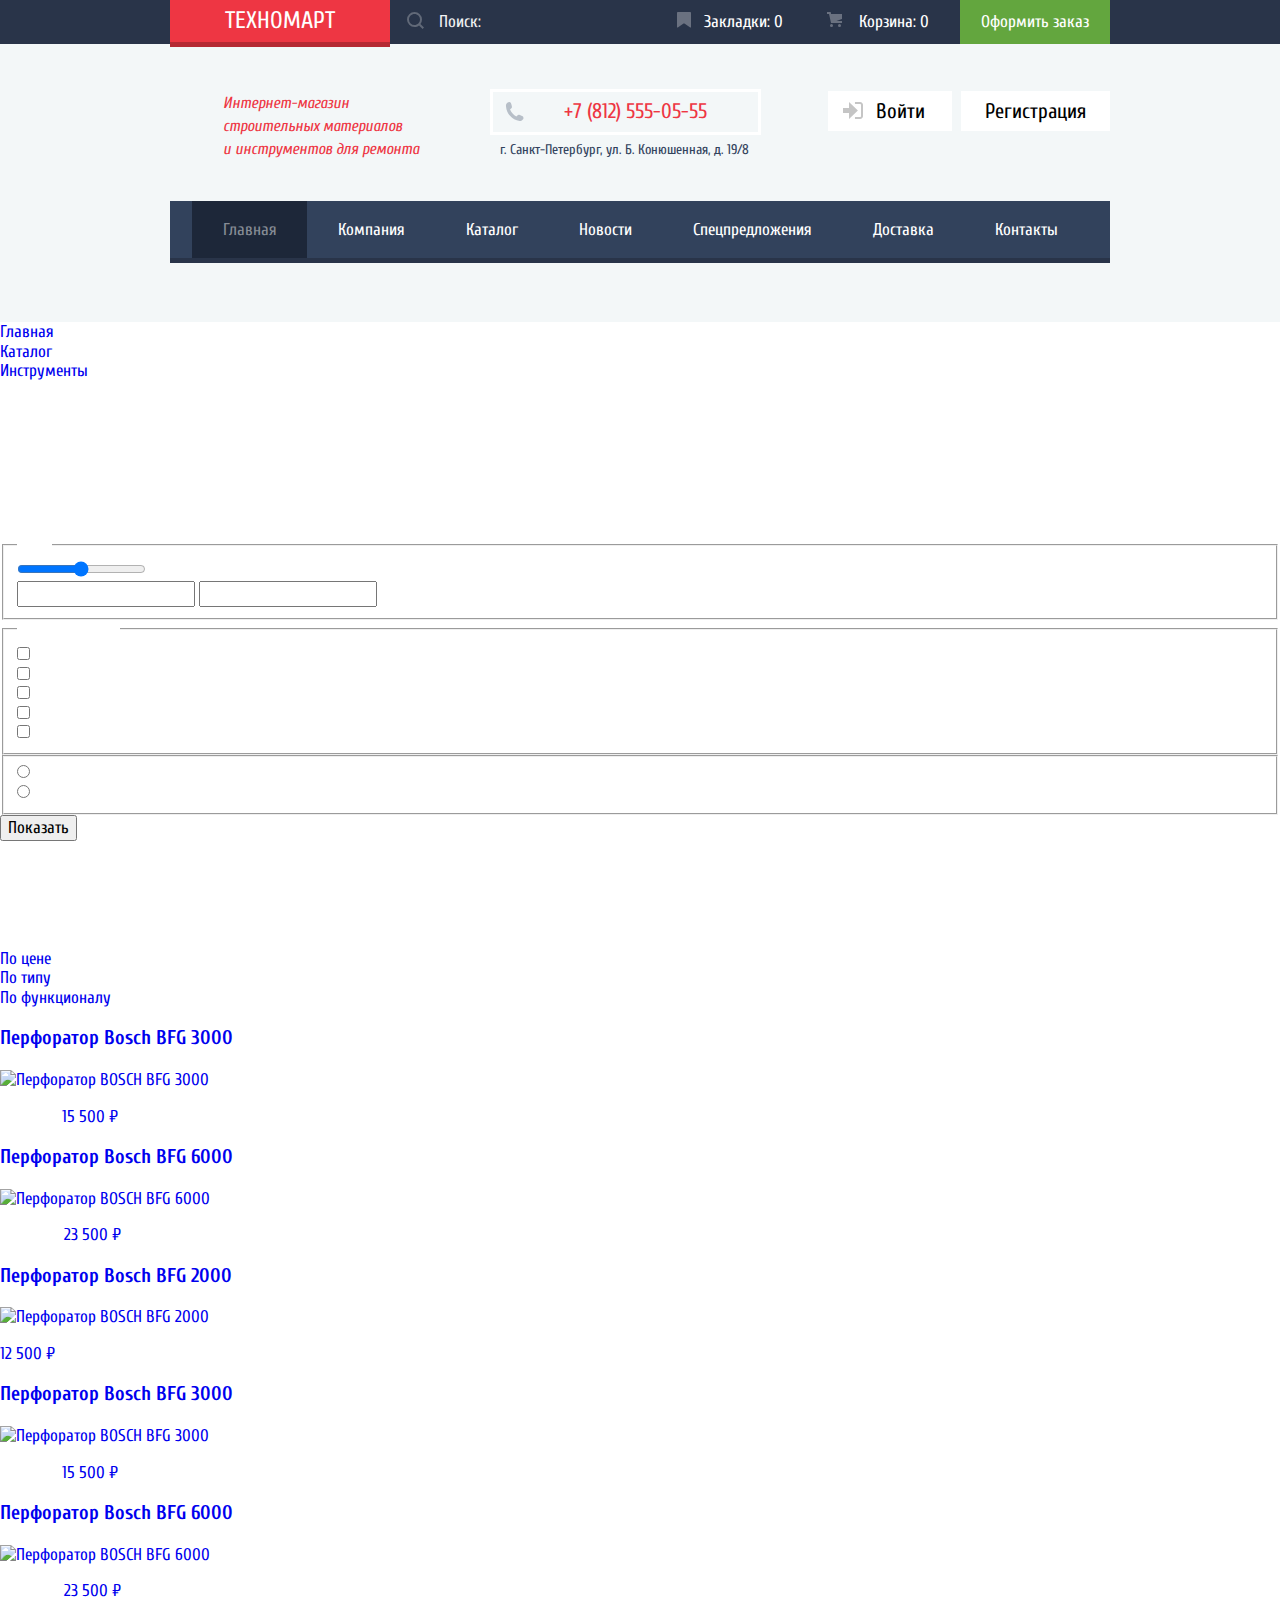
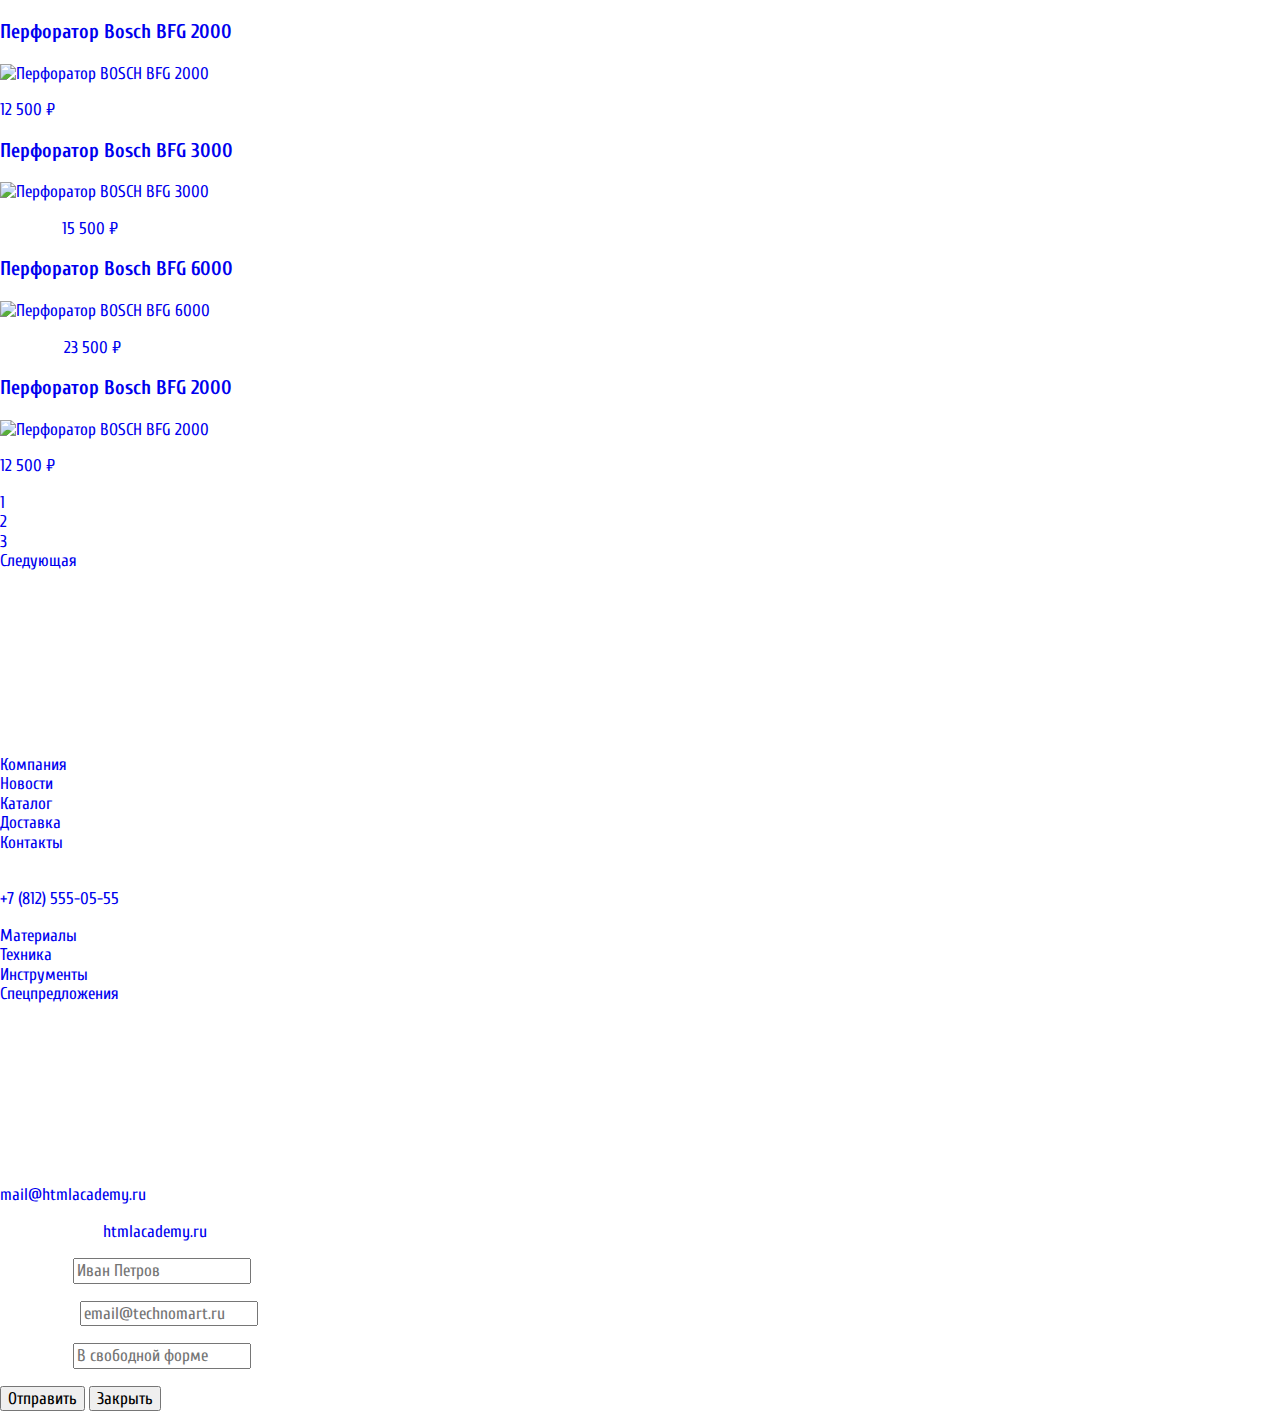
==== catalog.html @ 8390083c "Добавил всплывающие окна" ====
<!DOCTYPE html>
<html lang="ru">
    <head>
        <meta charset="utf-8">
        <title>Интернет-магазин строительных материалов «Техномарт»</title>
        <link href="https://fonts.googleapis.com/css?family=Cuprum:400,400i,700&display=swap" rel="stylesheet">
        <link href="https://fonts.googleapis.com/css?family=PT+Sans:400,700&display=swap" rel="stylesheet">        <link rel="stylesheet" href="css/normalize.css">
        <link rel="stylesheet" href="css/style.css">
    </head>
    <body>
        <!-- Header -->
        <header class="main-header">
            <div class="main-header__container">
                <div class="container">
                    <a class="main-header__logo">Техномарт</a>
                    <form class="search-form" action="#" method="post">
                        <input type="search" name="search" id="search" placeholder="Поиск:">
                        <label for="search">
                            <svg xmlns="http://www.w3.org/2000/svg" width="17" height="17" viewBox="0 0 17 17"><path fill="#616978" d="M17 15.586l-3.542-3.542A7.465 7.465 0 0 0 15 7.5 7.5 7.5 0 1 0 7.5 15c1.71 0 3.282-.579 4.544-1.542L15.586 17 17 15.586zM2 7.5C2 4.467 4.467 2 7.5 2 10.532 2 13 4.467 13 7.5c0 3.032-2.468 5.5-5.5 5.5A5.506 5.506 0 0 1 2 7.5z"/></svg>
                        </label>
                    </form>
                    <ul class="menu-list">
                        <li class="menu-item">
                            <a href="#">Закладки: <span>0</span></a>
                            <svg xmlns="http://www.w3.org/2000/svg" width="14" height="16" viewBox="0 0 14 16"><path fill="#6a7180" d="M14 15c0 .55-.368.741-.818.426l-5.363-3.765c-.45-.315-1.187-.315-1.637 0L.818 15.426C.368 15.741 0 15.55 0 15V1c0-.55.45-1 1-1h12c.55 0 1 .45 1 1v14z"/></svg>
                        </li>
                        <li class="menu-item">
                            <a href="#">Корзина: <span>0</span></a>
                            <svg xmlns="http://www.w3.org/2000/svg" width="15" height="15" viewBox="0 0 15 15"><circle fill="#6a7180" cx="4.5" cy="13.5" r="1.5"/><circle fill="#6a7180" cx="12.5" cy="13.5" r="1.5"/><path fill="#6a7180" d="M15 2H4.07l-.422-2H0v2h2.031l1.985 9H15V9H9.441L15 6.951z"/></svg>
                        </li>
                        <li class="menu-item"><a class="green" href="#">Оформить заказ</a></li>
                    </ul>
                </div>
            </div>
            <section class="company-info">
                <h1 class="visually-hidden">Интернет-магазин строительных материалов «Техномарт»</h1>
                <div class="container">
                    <p class="description">
                        Интернет-магазин<br>
                        строительных материалов<br>
                        и инструментов для ремонта
                    </p>
                    <div class="contacts">
                        <p class="phone"><a class="phone-number" href="tel:+78125550555">+7 (812) 555-05-55</a></p>
                        <p class="addres">г. Санкт-Петербург, ул. Б. Конюшенная, д. 19/8</p>
                    </div>
                    <div class="authorisation">
                        <a class="login" href="#">
                            <svg xmlns="http://www.w3.org/2000/svg" width="20" height="17" viewBox="0 0 20 17"><path fill="#c5c5c5" d="M14.875 8.5L6 0v6H0v5h6v6z"/><path fill="#c5c5c5" d="M16.986 15.01h-5.027V17h5.027c2.178 0 3.004-1.81 3.029-3.026V3.028C19.99 1.811 19.164 0 16.986 0h-5.027v1.99h5.027c.839 0 .992.681 1.01 1.057v10.904c-.017.376-.171 1.059-1.01 1.059z"/></svg>
                            <span>Войти</span>
                        </a>
                        <a class="registration" href="#">Регистрация</a>
                    </div>
                </div>
            </section>
            <nav class="main-menu">
                <div class="container">
                    <ul class="main-nav">
                        <li><a class="active">Главная</a></li>
                        <li><a href="#">Компания</a></li>
                        <li><a href="catalog.html">Каталог</a></li>
                        <li><a href="#">Новости</a></li>
                        <li><a href="#">Спецпредложения</a></li>
                        <li><a href="#">Доставка</a></li>
                        <li><a href="#">Контакты</a></li>
                    </ul>
                </div>
            </nav>
        </header>
        <main>
            <ul>
                <li><a href="index.html">Главная</a></li>
                <li><a href="catalog.html">Каталог</a></li>
                <li><a href="#">Инструменты</a></li>
                <li>Перфораторы</li>
            </ul>
            <h1>Перфораторы</h1>

            <section>
                <h2>Фильтр:</h2>
                <form action="get">
                    <fieldset>
                        <legend>Цена:</legend>
                        <input type="range" min="0" max="100" step="1" value="50"> 
                        <div>
                            <input type="text" name="" id="">
                            <input type="text" name="" id="">
                        </div>
                    </fieldset>
                    <fieldset>
                        <legend>Производители:</legend>
                        <ul>
                            <li>
                                <input type="checkbox" name="" id="">
                                <label for="">Bosch</label>
                            </li>
                            <li>
                                <input type="checkbox" name="" id="">
                                <label for="">Интерскол</label>
                            </li>
                            <li>
                                <input type="checkbox" name="" id="">
                                <label for="">Makiata</label>
                            </li>
                            <li>
                                <input type="checkbox" name="" id="">
                                <label for="">Dewalt</label>
                            </li>
                            <li>
                                <input type="checkbox" name="" id="">
                                <label for="">Hitachi</label>
                            </li>
                        </ul>
                    </fieldset>
                    <fieldset>
                        <ul>
                            <li>
                                <input type="radio" name="" id="">
                                <label for="">Аккумуляторные</label>
                            </li>
                            <li>
                                <input type="radio" name="" id="">
                                <label for="">Сетевые</label>
                            </li>
                        </ul>
                    </fieldset>
                    <button type="submit">Показать</button>
                </form>
            </section>

            <section>
                <h2>Список перфораторов</h2>
                <div>
                    <p>Сортировка:</p>
                    <ul>
                        <li><a href="#">По цене</a></li>
                        <li><a href="#">По типу</a></li>
                        <li><a href="#">По функционалу</a></li>
                    </ul>
                    <p>
                        <button class="visually-hidden">Сортировка вверх</button>
                        <button class="visually-hidden">Сортировка вниз</button>
                    </p>
                </div>
                <ul>
                    <li>
                        <h3>
                            <a href="catalog-item.html">
                                <span>Перфоратор Bosch</span>
                                <span>BFG 3000</span>
                            </a>
                        </h3>
                        <p>
                            <a href="catalog-item.html">
                                <img src="img/perforator-bosh-bfg-3000.jpg" width="218" height="170" alt="Перфоратор BOSCH BFG 3000">
                            </a>
                        </p>
                        <p>
                            <b>22 500 ₽</b>
                            <a href="#">15 500 ₽</a>
                        </p>
                    </li>
                    <li>
                        <h3>
                            <a href="catalog-item.html">
                                <span>Перфоратор Bosch</span>
                                <span>BFG 6000</span>
                            </a>
                        </h3>
                        <p>
                            <a href="catalog-item.html">
                                <img src="img/perforator-bosh-bfg-6000.jpg" width="218" height="170" alt="Перфоратор BOSCH BFG 6000">
                            </a>
                        </p>
                        <p>
                            <b>30 500 ₽</b>
                            <a href="#">23 500 ₽</a>
                        </p>
                    </li>
                    <li>
                        <h3>
                            <a href="catalog-item.html">
                                <span>Перфоратор Bosch</span>
                                <span>BFG 2000</span>
                            </a>
                        </h3>
                        <p>
                            <a href="catalog-item.html">
                                <img src="img/perforator-bosh-bfg-2000.jpg" width="218" height="170" alt="Перфоратор BOSCH BFG 2000">
                            </a>
                        </p>
                        <p>
                            <b></b>
                            <a href="#">12 500 ₽</a>
                        </p>
                    </li>
                    <li>
                        <h3>
                            <a href="catalog-item.html">
                                <span>Перфоратор Bosch</span>
                                <span>BFG 3000</span>
                            </a>
                        </h3>
                        <p>
                            <a href="catalog-item.html">
                                <img src="img/perforator-bosh-bfg-3000.jpg" width="218" height="170" alt="Перфоратор BOSCH BFG 3000">
                            </a>
                        </p>
                        <p>
                            <b>22 500 ₽</b>
                            <a href="#">15 500 ₽</a>
                        </p>
                    </li>
                    <li>
                        <h3>
                            <a href="catalog-item.html">
                                <span>Перфоратор Bosch</span>
                                <span>BFG 6000</span>
                            </a>
                        </h3>
                        <p>
                            <a href="catalog-item.html">
                                <img src="img/perforator-bosh-bfg-6000.jpg" width="218" height="170" alt="Перфоратор BOSCH BFG 6000">
                            </a>
                        </p>
                        <p>
                            <b>30 500 ₽</b>
                            <a href="#">23 500 ₽</a>
                        </p>
                    </li>
                    <li>
                        <h3>
                            <a href="catalog-item.html">
                                <span>Перфоратор Bosch</span>
                                <span>BFG 2000</span>
                            </a>
                        </h3>
                        <p>
                            <a href="catalog-item.html">
                                <img src="img/perforator-bosh-bfg-2000.jpg" width="218" height="170" alt="Перфоратор BOSCH BFG 2000">
                            </a>
                        </p>
                        <p>
                            <b></b>
                            <a href="#">12 500 ₽</a>
                        </p>
                    </li>
                    <li>
                        <h3>
                            <a href="catalog-item.html">
                                <span>Перфоратор Bosch</span>
                                <span>BFG 3000</span>
                            </a>
                        </h3>
                        <p>
                            <a href="catalog-item.html">
                                <img src="img/perforator-bosh-bfg-3000.jpg" width="218" height="170" alt="Перфоратор BOSCH BFG 3000">
                            </a>
                        </p>
                        <p>
                            <b>22 500 ₽</b>
                            <a href="#">15 500 ₽</a>
                        </p>
                    </li>
                    <li>
                        <h3>
                            <a href="catalog-item.html">
                                <span>Перфоратор Bosch</span>
                                <span>BFG 6000</span>
                            </a>
                        </h3>
                        <p>
                            <a href="catalog-item.html">
                                <img src="img/perforator-bosh-bfg-6000.jpg" width="218" height="170" alt="Перфоратор BOSCH BFG 6000">
                            </a>
                        </p>
                        <p>
                            <b>30 500 ₽</b>
                            <a href="#">23 500 ₽</a>
                        </p>
                    </li>
                    <li>
                        <h3>
                            <a href="catalog-item.html">
                                <span>Перфоратор Bosch</span>
                                <span>BFG 2000</span>
                            </a>
                        </h3>
                        <p>
                            <a href="catalog-item.html">
                                <img src="img/perforator-bosh-bfg-2000.jpg" width="218" height="170" alt="Перфоратор BOSCH BFG 2000">
                            </a>
                        </p>
                        <p>
                            <b></b>
                            <a href="#">12 500 ₽</a>
                        </p>
                    </li>
                </ul>
                <ul>
                    <li><a href="#">1</a></li>
                    <li><a href="#">2</a></li>
                    <li><a href="#">3</a></li>
                    <li><a href="#">Следующая</a></li>
                </ul>
            </section>

            <section>
                <h2>Пара слов о перфораторов</h2>
                <p>
                    Перфоратор — универсальный строительный инструмент. Предназначен для сверления и долбления отверстий в кирпиче, бетоне и камне.
                </p>
                <p>
					Существуют электромеханические и пневматические перфораторы. Современные модели могут выполнять функции дрели, шуруповерта и отбойного молотка. В ассортиментном ряду есть выбор «трехрежимников»: в одном устройстве будут совмещены отбойный молоток и ударная дрель.
                </p>
            </section>

        </main>

        <!-- Footer -->
        <footer>
            <div>
                <div>
                    <a>Техномарт</a>
                    <ul>
                        <li><a href="#">Компания</a></li>
                        <li><a href="#">Новости</a></li>
                        <li><a href="catalog.html">Каталог</a></li>
                        <li><a href="#">Доставка</a></li>
                        <li><a href="#">Контакты</a></li>
                    </ul>
                </div>
                <div>
                    <p>
                        г. Санкт-Петербург, ул. Б. Конюшенная, д. 19/8<br>
                        <a href="tel:+78125550555">+7 (812) 555-05-55</a>
                    </p>
                    <ul>
                        <li><a href="#">Материалы</a></li>
                        <li><a href="#">Техника</a></li>
                        <li><a href="#">Инструменты</a></li>
                        <li><a href="#">Спецпредложения</a></li>
                    </ul>
                </div>
            </div>
            <div>
                <p>© 2010–2019 Компания «Техномарт»<br>
                    Все права защищены</p>
                    <ul>
                        <li><a href="#">
                            <span class="visually-hidden">Вконтакте</span>
                            <svg xmlns="http://www.w3.org/2000/svg" width="26" height="15" viewBox="0 0 26 15"><path fill="#FFF" d="M16.138 11.51c.956-.309 2.18 2.04 3.483 2.939.978.681 1.727.534 1.727.534l3.473-.05s1.815-.112.957-1.554c-.071-.12-.503-1.069-2.585-3.022-2.177-2.043-1.882-1.712.739-5.244 1.597-2.153 2.236-3.468 2.036-4.028-.192-.539-1.365-.399-1.365-.399L20.69.713c-.381.001-.704.119-.851.515-.003.004-.621 1.666-1.445 3.079-1.741 2.989-2.436 3.148-2.724 2.961-.661-.433-.494-1.737-.494-2.664 0-2.897.432-4.105-.846-4.417-.427-.104-.739-.172-1.828-.182-1.392-.021-2.574 0-3.244.329-.445.223-.786.712-.579.74.26.035.843.16 1.155.586.401.552.389 1.789.389 1.789s.229 3.411-.54 3.834c-.528.29-1.25-.302-2.803-3.016-.793-1.388-1.392-2.922-1.392-2.922s-.116-.285-.326-.441c-.25-.185-.6-.244-.6-.244L.848.684S.29.7.085.946c-.182.218-.015.668-.015.668s2.909 6.881 6.203 10.347c3.02 3.182 6.452 2.971 6.452 2.971h1.555s.469-.054.709-.312c.224-.24.214-.691.214-.691s-.031-2.109.935-2.419z"/></svg>
                        </a></li>
                        <li><a href="#">
                            <span class="visually-hidden">Фейсбук</span>
                            <svg xmlns="http://www.w3.org/2000/svg" width="12" height="22" viewBox="0 0 12 22"><path fill="#FFF" d="M12 4V0H8a4 4 0 0 0-4 4v4H0v4h4v10h4V12h4V8H8V4h4z"/></svg>
                        </a></li>
                        <li><a href="#">
                            <span class="visually-hidden">Инстаграм</span>
                            <svg xmlns="http://www.w3.org/2000/svg" width="21" height="21" viewBox="0 0 21 21"><path fill="#FFF" d="M18 0H3C1.35 0 0 1.35 0 3v15c0 1.65 1.35 3 3 3h15c1.65 0 3-1.35 3-3V3c0-1.65-1.35-3-3-3zm-7.5 7c1.93 0 3.5 1.57 3.5 3.5S12.43 14 10.5 14 7 12.43 7 10.5 8.57 7 10.5 7zM18 18H3V9h1.181A6.504 6.504 0 0 0 4 10.5a6.5 6.5 0 1 0 13 0 6.45 6.45 0 0 0-.181-1.5H18v9zm0-11h-4V3h4v4z"/></svg>
                        </a></li>
                    </ul>
                <p>
                    Обратная связь:<br>
                    <a href="mailto:mail@htmlacademy.ru">mail@htmlacademy.ru</a>
                </p>
                <p>
                    Разработано —
                    <a href="https://htmlacademy.ru/">htmlacademy.ru</a>
                </p>
            </div>
        </footer>
        
        <section>
            <h2 class="visually-hidden">Введите контактную информацию</h2>
            <form action="post">
                <div>
                    <p>
                        <label for="name">Ваше имя:</label>
                        <input type="text" name="name" id="name" placeholder="Иван Петров" required>
                    </p>
                    <p>
                        <label for="name">Ваш e-mail:</label>
                        <input type="email" name="email" id="email" placeholder="email@technomart.ru" required>
                    </p>
                    <p>
                        <label for="description">Ваше имя:</label>
                        <input type="text" name="description" id="description" placeholder="В свободной форме" required>
                    </p>
                </div>
                <button type="submit">Отправить</button>
                <button type="button">Закрыть</button>
            </form>
        <section>
    </body>
</html>
---- css/style.css ----
body {
    min-width: 1140px;
    font-size: 17px;
    font-weight: 400;
    font-family: "Cuprum", Arial, sans-serif;
    color: #ffffff;
}

a {
    text-decoration: none;
}

img {
    max-width: 100%;
    height: auto;
}

ul {
    list-style: none;
    margin: 0;
    padding: 0;
}

.visually-hidden:not(:focus):not(:active),
input[type="checkbox"].visually-hidden,
input[type="radio"].visually-hidden {
    position: absolute;
    width: 1px;
    height: 1px;
    margin: -1px;
    border: 0;
    padding: 0;
    white-space: nowrap;
    clip-path: inset(100%);
    clip: rect(0 0 0 0);
    overflow: hidden;
}

/* .button {
    display: inline-block;
    margin-right: 16px;
    padding: 10px 30px;
    font: inherit;
    text-align: center;
    color: #ffffff;
    vertical-align: middle;
    background-color: #000000;
    border: 0;
}

.button:hover,
.button:focus,
.button:active {
    background-color: #663d15;
}

.button.disabled,
.button:disabled {
    cursor: default;
    opacity: 0.5;
    background-color: #000000;
} */

.container {
    margin: 0 auto;
    max-width: 940px;
}

/* Main Header */

.main-header {
    padding-bottom: 59px;
    background-color: #f3f7f8;
}

.main-header__container {
    background-color: #293449;
}

.main-header__container .container {
    display: flex;
    justify-content: space-between;
}

.main-header__logo {
    position: absolute;
    font-size: 24px;
    display: flex;
    width: 220px;
    height: 47px;
    background-color: #ee3643;
    color: #ffffff;
    justify-content: center;
    align-items: center;
    border-bottom: 5px solid #b52933;
    text-transform: uppercase;
    box-sizing: border-box;
}

.search-form {
    position: relative;
    margin-left: 220px;
}

.search-form:hover {
    background-color: #212a3a;
}

.search-form input {
    width: 270px;
    height: 43px;
    padding: 0 10px 0 49px;
    color: #f0f1f2;
    background-color: transparent;
    border: 0;
}

.search-form input::placeholder {
    color: #f0f1f2;
}

input[type=search]:focus {
    background-color: #ffffff;
    color: #111111;
}

input[type=search]:focus::placeholder{
    color: #111111;
}

.search-form label {
    position: absolute;
    top: 12px;
    left: 17px;
}

input[type=search]:hover + label path {
    fill: #ffffff;
}

input[type=search]:focus + label path {
    fill: #f0525d;
}

.menu-list{
    display: flex;
}

.main-header .menu-item {
    position: relative;
    width: 150px;
    text-align: center;
}

.menu-list a {
    display: block;
    color: #ffffff;
}

.menu-list a:not(.green) {
    padding: 12px 0 12px 17px;
}

.menu-list a:hover:not(.green) {
    background-color: #212a3a;
}

.menu-list a:active:not(.green) {
    background-color: #161d29;
    color: #999ca1;
}

.menu-item svg {
    position: absolute;
    left: 17px;
    top: 12px;
}

.menu-item a:hover + svg path,
.menu-item a:hover + svg circle {
    fill: #ffffff;
}

.menu-item a:active + svg path,
.menu-item a:active + svg circle {
    fill: #6a7180;
}

.menu-item:last-child {
    background-color: #63a63e;
}

.menu-item:hover:last-child {
    background-color: #5fbb2d;
}

.menu-item:active:last-child {
    background-color: #518534; 
}

.menu-item .green {
    padding: 12px 0;
}

/* Company info */

.company-info {
    margin-top: 45px;
}

.company-info .container {
    display: flex;
    justify-content: space-between;
}

.company-info .description {
    width: 205px;
    margin: 3px 0 0 53px;
    font-style: italic;
    font-size: 16px;
    line-height: 23px;
    color: #ee3643;
}

.contacts {
    width: 300px;
}

.contacts .phone {
    position: relative;
    width: 265px;
    margin: 0 0 0 12px;
    padding: 10px 0;
    border: 3px solid #ffffff;
}

.contacts .phone-number {
    margin-left: 71px;
    font-size: 21px;
    line-height: 18px;
    color: #ee3643;
}

.contacts .phone-number:hover {
    text-decoration: underline;
}

.contacts .phone-number:active {
    text-decoration: none;
    color: #ba2732;
}

.contacts .phone-number::before {
    content: '';
    position: absolute;
    top: 10px;
    left: 12px;
    width: 19px;
    height: 19px;
    background-image: url(../img/svg/icon-phone.svg);
}

.contacts .addres {
    margin: 3px 0 0 22px;
    font-size: 14px;
    line-height: 24px;
    color: #32425c
}

.authorisation {
    margin: 2px 0 0;
    display: flex;
}

.authorisation a {
    display: block;
    font-size: 21px;
    line-height: 18px;
    color: #000000;
    background-color: #ffffff;
}

.authorisation a:hover {
    color: #ee3643;
}

.authorisation a:active {
    color: #b2b2b2;
}

.authorisation .login {
    position: relative;
    padding: 11px 27px 11px 48px;
    margin-right: 9px;
    align-self: flex-start;
}

.login svg {
    position: absolute;
    left: 15px;
}

.login:hover path {
    fill: #32425c;
}

.authorisation .registration {
    padding: 11px 24px;
    align-self: flex-start;
}

/* Main menu */

.main-menu {
    margin-top: 39px;
}

.main-nav {
    display: flex;
    justify-content: space-between;
    background-color: #32425c;
    border-bottom: 5px solid #293449;
    padding: 0 22px;
}

.main-nav li{
    flex-grow: 1;
    text-align: center;
}

.main-nav a {
    display: block;
    padding: 20px 25px;
    color: #ffffff;
    line-height: 17px;
}

.main-nav .active,
.main-nav .active:hover,
.main-nav a:active {
    background-color: #1d2739;
    color: #868c95;
}

.main-nav a:hover {
    background-color: #293449;
}

/* Products */

.products-and-offers {
    margin-top: 58px;
}

.products-list {
    display: flex;
    justify-content: space-between;
}

.products-list .products-item,
.offers-item {
    position: relative;
    width: 300px;
    box-sizing: border-box;
    min-height: 93px;
    padding: 21px 23px;
}

.products-item h3,
.offers-item h3 {
    margin: 0 0 14px;
    font-size: 24px;
    line-height: 30px;
    font-weight: 700;
}

.products-item a,
.offers-item a {
    padding: 10px 0;
    display: block;
    width: 136px;
    font-size: 14px;
    line-height: 18px;
    text-transform: uppercase;
    color: #ffffff;
    text-align: center;
    border-radius: 3px;
}

.products-list .products-item:first-child {
    background-color: #ffbf47;
}

.products-item:first-child a {
    background-color: rgba(189, 125, 0, 0.2);
}

.products-item:first-child a:hover {
    background-color: rgba(189, 125, 0, 0.3);
}

.products-item:first-child a:active {
    background-color: rgba(189, 125, 0, 0.4);
}

.products-item:first-child::before {
    content: '';
    position: absolute;
    left: 212px;
    top: 31px;
    width: 44px;
    height: 65px;
    background-image: url(../img/svg/icon-1.svg);
}

.products-item:first-child::after {
    content: '';
    position: absolute;
    left: 240px;
    top: 0;
    width: 60px;
    height: 60px;
    background-image: url(../img/new-products.png);
    background-repeat: no-repeat;
}

.products-list .products-item:nth-child(2) {
    background-color: #3bbce3;
}

.products-item:nth-child(2) a {
    background-color: rgba(42, 131, 158, 0.2);
}

.products-item:nth-child(2) a:hover {
    background-color: rgba(42, 131, 158, 0.3);
}

.products-item:nth-child(2) a:active {
    background-color: rgba(42, 131, 158, 0.4);
}

.products-item:nth-child(2)::before {
    content: '';
    position: absolute;
    left: 196px;
    top: 32px;
    width: 75px;
    height: 61px;
    background-image: url(../img/svg/icon-2.svg);
}

.products-list .products-item:last-child {
    background-color: #dc91d8;
}

.products-item:last-child a {
    background-color: rgba(161, 111, 158, 0.2);
}

.products-item:last-child a:hover {
    background-color: rgba(161, 111, 158, 0.3);
}

.products-item:last-child a:active {
    background-color: rgba(161, 111, 158, 0.4);
}

.products-item:last-child::before {
    content: '';
    position: absolute;
    left: 190px;
    top: 30px;
    width: 78px;
    height: 62px;
    background-image: url(../img/svg/icon-3.svg);
}

.offers {
    margin-top: 20px;
}

.offers .container {
    display: flex;
    justify-content: space-between;
}

.offers-list {
    display: flex;
    flex-direction: column;
    justify-content: space-between;
}

.offers-item:first-child {
    background-color: #8ed78f;
}

.offers-item:first-child a {
    background-color: rgba(113, 159, 113, 0.2);
}

.offers-item:first-child a:hover {
    background-color: rgba(113, 159, 113, 0.3);
}

.offers-item:first-child a:active {
    background-color: rgba(113, 159, 113, 0.4);
}

.offers-item:first-child::before {
    content: '';
    position: absolute;
    top: 26px;
    right: 45px;
    width: 59px;
    height: 72px;
    background-image: url(../img/svg/icon-4.svg);
    background-repeat: no-repeat;
}

.offers-item:last-child {
    background-color: #ffc047;
}

.offers-item:last-child a {
    background-color: rgba(175, 132, 50, 0.2)
}

.offers-item:last-child a:hover {
    background-color: rgba(175, 132, 50, 0.3)
}

.offers-item:last-child a:active {
    background-color: rgba(175, 132, 50, 0.4)
}

.offers-item:last-child::before {
    content: '';
    position: absolute;
    top: 33px;
    right: 29px;
    width: 80px;
    height: 64px;
    background-image: url(../img/svg/icon-5.svg);
    background-repeat: no-repeat;
}

.slider {
    width: 620px;
    position: relative;
}

.slider-controls {
    position: absolute;
    top: 215px;
    left: 295px;
}

.slider-controls label {
    position: relative;
    display: inline-block;
    width: 10px;
    height: 10px;
    margin-right: 6px;
    border-radius: 50%;
    cursor: pointer;
}

.slider-controls label::before {
    content: '';
    position: absolute;
    width: 10px;
    height: 10px;
    background-color: #ffffff;
    border-radius: 50%;
}

#slide-1:checked ~ .slider-controls .slider-controls__point-1::after,
#slide-2:checked ~ .slider-controls .slider-controls__point-2::after {
    content: '';
    position: absolute;
    left: 2px;
    top: 2px;
    width: 6px;
    height: 6px;
    background-color: #ee3643;
    border-radius: 50%;
}

.slider-controls__arrow label {
    position: absolute;
    display: inline-block;
    top: 120px;
    width: 30px;
    height: 30px;
    cursor: pointer;
    padding: 10px;
}

.slider-controls__arrow label::before {
    content: '';
    width: 24px;
    height: 24px;
    border: 3px solid #ffffff;
    position: absolute;
    top: 0;
    transform: rotate(45deg);
}

.slider-controls__arrow label:first-child {
    left: 21px;
}

.slider-controls__arrow label:first-child::before {
    border-top-style: none;
    border-right-style: none;
}

.slider-controls__arrow label:last-child {
    right: 13px;
}

.slider-controls__arrow label:last-child::before {
    border-left-style: none;
    border-bottom-style: none;
}

.slider-item {
    display: none;
    width: 620px;
    min-height: 266px;
    color: #ffffff;
}

.slider-item:first-child {
    background-image: url(../img/slider-bg-1.jpg);
    background-repeat: no-repeat;
}

.slider-item:last-child {
    background-image: url(../img/slider-bg-2.jpg);
    background-repeat: no-repeat;
}

#slide-1:checked ~ .slider-list .slider-item:first-child,
#slide-2:checked ~ .slider-list .slider-item:last-child {
    display: block;
}

.slider-item .description {
    padding: 26px 25px 22px;
}

.slider-item h2 {
    margin: 0;
    font-size: 36px;
    line-height: 30px;
    font-weight: 700;
    text-transform: uppercase;
}

.slider-item p {
    margin: 3px 0 0;
    font-size: 18px;
    line-height: 24px;
}

.slider-item a {
    display: block;
    margin-top: 102px;
    margin-left: 26px;
    padding: 10px 0;
    width: 195px;
    font-size: 14px;
    line-height: 18px;
    color: #ffffff;
    background-color: #ee3643;
    text-align: center;
    border-radius: 3px;
    text-transform: uppercase;
}

/* Popular product */

.popular-products {
    margin-top: 54px;
}

.popular-products__header,
.popular-manufacturers__header {
    padding: 28px;
    display: flex;
    justify-content: space-between;
    background-color: #f9f5f0;
}

.popular-products__header h2,
.popular-manufacturers__header h2{
    margin: 0;
    text-transform: uppercase;
    font-size: 30px;
    line-height: 30px;
    color: #32425c;
    font-weight: 400;
}

.popular-products__header a,
.popular-manufacturers__header a {
    width: 253px;
    margin: -4px -4px 0 0;
    padding: 10px 0;
    font-size: 14px;
    line-height: 18px;
    text-align: center;
    color: #ffffff;
    background-color: #ee3643;
    border-radius: 3px;
    text-transform: uppercase;
}

.popular-products__header a:hover,
.popular-manufacturers__header a:hover {
    background-color: #ca2c37;
}

.popular-products__header a:active,
.popular-manufacturers__header a:active {
    background-color: #ba2732;
}

.popular-list {
    display: flex;
    flex-wrap: wrap;
    justify-content: space-between;
    margin-top: 17px;
}

.popular-products .popular-item {
    position: relative;
    min-height: 318px;
    padding-bottom: 20px;
    display: flex;
    flex-direction: column;
    width: 220px;
    font-family: "PT Sans", Arial, sans-serif;
    text-align: center;
    border: 1px solid #eaeaea;
    box-sizing: border-box;
}

.popular-products .popular-item:last-child {
    background-image: url(../img/new-products.png);
    background-repeat: no-repeat;
    background-position: 160px 0;
}

.popular-item:hover {
    box-shadow: 0 5px 20px 0 #bec2c6;
}

.popular-item__img {
    position: relative;
    width: 220px;
    height: 167px;
    margin: 0;
}

.popular-item h3 {
    margin: 12px 0 0;
    padding: 0 30px;
    font-size: 18px;
    line-height: 20px;
    font-weight: 700;
    color: #000000;
}

.popular-item span {
    display: block;
    margin-top: 12px;
    font-size: 17px;
    font-weight: 700;
    line-height: 18px;
    color: #a9a9a9;
    text-decoration: line-through;
}

.popular-item .price {
    position: relative;
    width: 123px;
    margin-top: auto;
    margin-left: 42px;
    padding: 10px 0 10px 13px;
    box-sizing: border-box;
    text-decoration: none;
    color: #ffffff;
    background-color: #ee3643;
    border-radius: 3px;
}

.popular-item .price::before {
    content: '';
    position: absolute;
    top: 0;
    left: 120px;
    width: 0;
    height: 0;
    margin: 0;
    padding: 0;
    border-style: solid;
    border-width: 19px 0 19px 20px;
    border-color: transparent transparent transparent #ee3643;
}

.popular-item:hover img {
    opacity: 0;
    transition: 0.2s ease-out;
}

.popular-item:hover .item-buttons {
    opacity: 1;
    transition: 0.2s ease-out;
}

.item-buttons {
    position: absolute;
    top: 43px;
    margin: 0;
    opacity: 0;
}

.item-buttons button {
    width: 135px;
    font-size: 14px;
    padding: 0;
    text-transform: uppercase;
    border-radius: 5px;
    cursor: pointer;
}

.item-buttons .button-buy {
    position: relative;
    padding: 11px 0;
    margin-bottom: 7px;
    color: #ffffff;
    background-color: #63a63e;
    box-shadow: inset 0 -3px 0 0 #367315;
    border: none;
}

.item-buttons .button-buy:hover {
    background-color: #5fbb2d;
}

.item-buttons .button-buy:active {
    background-color: #518534;
    box-shadow: none
}

.button-buy svg {
    position: absolute;
    left: 12px;
}

.button-buy:hover svg path,
.button-buy:hover svg circle,
.button-buy:active svg path,
.button-buy:active svg circle {
    fill: #ffffff;
}

.item-buttons .button-bookmarks {
    color: #32425c;
    background-color: #ffffff;
    border: 3px solid #63a63e;
    padding: 9px 0;
}

.item-buttons .button-bookmarks:hover {
    border-color: #32425c;
}

.item-buttons .button-bookmarks:active {
    color: #c1c6ce;
    border-color: #c1c6ce;
}

/* Popular manufacturers */

.popular-manufacturers {
    margin-top: 22px;
}

.popular-manufacturers__header {
    margin-bottom: 18px;
}

.manufacturers-list {
    display: flex;
    flex-wrap: wrap;
}

.manufacturers-item {
    width: 220px;
    min-height: 145px;
    margin-bottom: 17px;
}

.manufacturers-item:hover {
    box-shadow: 0 5px 20px 0 #bec2c6;
    z-index: 1;
}

.manufacturers-item:not(:nth-child(4n+4)) {
    margin-right: 20px;
}

/* Services */

.services {
    margin-top: 63px;
    padding-top: 68px;
    background-color: #f4f8f9;
}

.services h2,
.services p {
    line-height: 24px;
    font-weight: 400;
    color: #000000;
}

.services h2 {
    margin: 0;
    font-size: 30px;
    text-transform: uppercase;
}

.services p {
    margin: 29px 0 0;
    width: 400px;
    font-family: "PT Sans", Arial, sans-serif;
    font-size: 13px;
}

.services-slider {
    margin-top: 66px;
    display: flex;
}

.services-control {
    position: relative;
    width: 240px;
}

.services-control__item {
    display: block;
    font-size: 21px;
    font-weight: 700;
    padding: 20px 22px 19px;
    background-color: #32425c;
    box-shadow: 0 -1px 0 0 #293449, inset 0 1px 0 0 #405069;
    cursor: pointer;
}

.services-control__item:hover {
    background-color: #293449;
}

.services-control::after {
    content: '';
    position: absolute;
    top: -35px;
    left: 230px;
    width: 10px;
    height: 272px;
    background-image: url(../img/slider-border.png);
}

#delivery:checked~.services-control .services-control__delivery,
#guarantee:checked~.services-control .services-control__guarantee,
#credit:checked~.services-control .services-control__credit {
    background-color: #ffffff;
    color: #32425c;
    box-shadow: none;
    transition-duration: 0.2s;
}

.services-screen {
    margin-left: 81px;
}

.services-item {
    position: relative;
    display: none;
    width: 620px;
    min-height: 279px;
}

.services-item:first-child {
    background-image: url('../img/slider-delivery.png');
    background-repeat: no-repeat;
    background-position: 152px 18px;
}

.services-item:nth-child(2) {
    background-image: url('../img/slider-guarantee.png');
    background-repeat: no-repeat;
    background-position: 233px 7px;
}

.services-item:last-child {
    background-image: url('../img/slider-credit.png');
    background-repeat: no-repeat;
    background-position: 154px -6px;
}

#delivery:checked~.services-screen .services-item:first-child,
#guarantee:checked~.services-screen .services-item:nth-child(2),
#credit:checked~.services-screen .services-item:last-child {
    display: block;
}

.services-item .services-container {
    margin-top: 8px;
}

.services-item h2 {
    font-size: 36px;
    line-height: 24px;
    color: #32425c;
}

.services-item button {
    width: 195px;
    padding: 10px 0;
    margin-top: 28px;
    font-family: "Cuprum", Arial, sans-serif;
    font-size: 14px;
    line-height: 18px;
    color: #ffffff;
    background-color: #ff5357;
    border: none;
    border-radius: 3px;
    cursor: pointer;
    text-transform: uppercase;
}

.services-item button:hover {
    background-color: #ca2c37;
}

.services-item button:active {
    background-color: #ba2732;
}

/* About company */

.about-company {
    margin-top: 82px;
    padding-bottom: 86px;
}

.about-company .container {
    display: flex;
    justify-content: space-between;
}

.company-descript {
    width: 545px;
}

.about-company h2 {
    margin: 0;
    font-weight: 400;
    font-size: 30px;
    line-height: 24px;
    color: #000000;
    text-transform: uppercase;
}

.about-company .paragraph {
    margin: 29px 0 0;
    font-family: "PT Sans", Arial, sans-serif;
    font-size: 13px;
    line-height: 24px;
    color: #000000;
}

.about-company .paragraph:nth-child(3) {
    margin-top: 24px;
}

.companies-list {
    margin-top: 20px;
}

.companies-list .companies-item {
    position: relative;
    font-size: 18px;
    line-height: 20px;
    color: #000000;
    padding-left: 37px;
}

.companies-list .companies-item:not(:last-child) {
    margin-bottom: 20px;
}

.companies-list .companies-item::before {
    content: '';
    width: 25px;
    height: 2px;
    background-color: #ee3643;
    position: absolute;
    top: 10px;
    left: 0;
}

.about-company .more-detailed {
    display: block;
    width: 220px;
    text-align: center;
    text-transform: uppercase;
    padding: 10px 0;
    margin-top: 37px;
    font-size: 14px;
    line-height: 18px;
    color: #ffffff;
    background-color: #ee3643;
    border-radius: 3px;
}

.about-company .more-detailed:hover {
    background-color: #ca2c37;
}

.about-company .more-detailed:active {
    background-color: #ba2732;
}

.contacts .map {
    padding: 0;
    margin-top: 32px;
    border: 0;
    background: 0 0;
}

.contacts .write-us {
    font-family: "Cuprum",Arial,sans-serif;
    font-size: 14px;
    line-height: 18px;
    padding: 10px 0;
    margin-top: 36px;
    width: 300px;
    text-transform: uppercase;
    color: #ffffff;
    background-color: #ee3643;
    border-radius: 3px;
    border: 0;
    cursor: pointer;
}

.contacts .write-us:hover {
    background-color: #ca2c37;
}

.contacts .write-us:active {
    background-color: #ba2732;
}

/* Footer */

.top-footer__container {
    background-color: #32425c;
}

.footer-menu {
    display: flex;
    justify-content: space-between;
}

.main-footer__logo {
    font-size: 30px;
    display: flex;
    width: 220px;
    height: 68px;
    background-color: #ee3643;
    color: #ffffff;
    justify-content: center;
    align-items: center;
    border-bottom: 5px solid #b52933;
    text-transform: uppercase;
    box-sizing: border-box;
}

.footer-menu__list,
.footer-submenu__list,
.footer-submenu {
    display: flex;
    justify-content: space-between;
}

.footer-menu__list {
    width: 548px;
    margin-top: 37px;
}

.footer-menu__item a,
.footer-submenu__item a{
    font-size: 18px;
    line-height: 24px;
    color: #ffffff;
}

.footer-menu__item a:hover,
.footer-submenu__item a:hover {
    text-decoration: underline;
}

.footer-menu__item a:active {
    color: #a4abb4;
    text-decoration: none;
}

.footer-submenu {
    margin-top: 27px;
    padding-bottom: 50px;
}

.footer-submenu .contacts {
    width: 335px;
    margin: 0;
    padding-left: 3px;
    font-size: 18px;
    line-height: 24px;
}

.footer-submenu .contacts a {
    color: #ffffff;
}

.footer-submenu .contacts a:hover {
    text-decoration: underline;
}

.footer-submenu__list {
    width: 525px;
}

.footer-submenu__item a{
    color: #ffd180;
}

.footer-submenu__item a:active {
    color: #ad956f;
    text-decoration: none;
}

.bottom-footer__conainer {
    padding-top: 36px;
    padding-bottom: 30px;
    background-color: #293449;
}

.bottom-footer__conainer .container {
    display: flex;
    justify-content: space-between;
}

.bottom-footer__conainer .copyright {
    width: 230px;
    font-size: 16px;
    line-height: 18px;
    margin: 0;
}

.social-list {
    min-width: 170px;
    display: flex;
    justify-content: flex-end;
}

.social-item:not(:last-child) {
    margin-right: 4px;
}

.social-icon {
    display: flex;
    justify-content: center;
    align-items: center;
    width: 41px;
    height: 41px;
    background-color: #212a3a;
    border-radius: 50%;
    margin-top: -3px;
}

.social-icon:hover {
    background-color: #ee3643;
}

.social-icon:active {
    background-color: #ca2c37;
}

.feedback {
    width: 300px;
    display: flex;
    font-size: 16px;
    line-height: 18px;
}

.feedback-email {
    margin: 0 52px 0 0;
}

.feedback-site {
    margin: 0;
}

.feedback a {
    color: #f5c97d;
}

.feedback a:hover {
    text-decoration: underline;
}

.feedback a:active {
    color: #e53643;
    text-decoration: none;
}

/* Modal form */

.modal-show {
    display: block;
}

.modal {
    display: none;
    position: fixed;
    top: 50%;
    left: 50%;
    width: 620px;
    margin-top: -225px;
    margin-left: -310px;
    padding-top: 46px;
    border-top: 7px solid #ee3643;
    background-color: #ffffff;
    box-shadow: 0 0 25px 5px #b8b8b8;
    box-sizing: border-box;
    animation: appearance 0.7s ease-out;
}

.contact-form .form-container{
    position: relative;
    display: flex;
    justify-content: space-between;
    flex-wrap: wrap;
    padding: 0 80px;
}

.contact-form p {
    margin: 0;
}

.contact-form label {
    display: block;
    margin-bottom: 10px;
    font-size: 18px;
    line-height: 18px;
    color: #000000;
    font-weight: 400;
}

.contact-form input,
.contact-form textarea {
    font-family: "PT Sans", Arial, sans-serif;
    font-size: 13px;
    line-height: 18px;
    border: 2px solid #999999;
    border-radius: 3px;
}

.contact-form input {
    width: 186px;
    padding: 7px 15px;
}

.contact-form textarea {
    width: 428px;
    height: 87px;
    padding: 8px 14px 14px;
}

.contact-form .form-message {
    margin-top: 22px;
}

.contact-form .form-buttons {
    min-height: 38px;
    margin-top: 35px;
    padding: 36px 80px 37px;
    background-color: #f4f4f4;
}

.contact-form button[type=submit] {
    width: 100%;
    padding: 10px 0;
    background-color: #ee3643;
    font-family: "Cuprum",Arial,sans-serif;
    font-size: 14px;
    line-height: 18px;
    color: #ffffff;
    border: none;
    border-radius: 3px;
    text-transform: uppercase;
}

/* Modal buy */

.modal-buy {
    display: none;
    position: fixed;
    top: 50%;
    left: 50%;
    width: 620px;
    margin-left: -310px;
    margin-top: -140px;
    background-color: #fff;
    border-top: 7px solid #ee3643;
    box-shadow: 0 15px 32px 0 #cccccc;
    animation: appearance 0.7s ease-out;
}

.modal-buy .buy-popup {
    position: relative;
}

.modal-buy .heading-notifications {
    display: flex;
    padding: 45px 80px;
}

.modal-buy h2 {
    margin: 0;
    margin-left: 30px;
    font-size: 30px;
    line-height: 18px;
    font-weight: 400;
    letter-spacing: -1.4px;
    color: #000000;
    align-self: center;
}

.modal-buy .buy-buttons {
    display: flex;
    justify-content: space-between;
    padding: 38px 80px;
    background-color: #f1f1f1;
}

.buy-buttons a,
.buy-buttons .continue-buy {
    display: block;
    width: 220px;
    padding: 10px 0;
    text-align: center;
    font-family: "Cuprum",Arial,sans-serif;
    font-size: 14px;
    line-height: 18px;
    border-radius: 4px;
}

.buy-buttons a {
    color: #ffffff;
    background-color: #ee3643;
}

.buy-buttons .continue-buy {
    background-color: #ffffff;
    border: none;
}

/* Modal map */

.modal-map {
    display: none;
    position: fixed;
    top: 0;
    width: 100%;
    height: 100%;
    background-color: rgba(0, 0, 0, 0.2);
}

.map-popup {
    position: fixed;
    top: 50%;
    left: 50%;
    width: 940px;
    height: 445px;
    margin-top: -225px;
    margin-left: -470px;
    background-image: url(../img/map-big.jpg);
    background-repeat: no-repeat;
    box-shadow: 0 0 25px 5px #b8b8b8;
    animation: appearance 0.7s ease-out;
}

.button-close {
    position: absolute;
    right: 5px;
    top: 5px;
    width: 30px;
    height: 30px;
    background: transparent;
    border: none;
    cursor: pointer;
}

.button-close::before,
.button-close::after {
    content: '';
    position: absolute;
    width: 25px;
    height: 4px;
    top: 12px;
    left: 2px;
    background-color: #ee3643;
}

.button-close::before {
    transform: rotate(45deg);
}

.button-close::after {
    transform: rotate(-45deg);
}

/* Animation */

@keyframes appearance {
    0% {
        transform: translateY(-800px);
    }

    100% {
        transform: translateY(0px);
    }
}
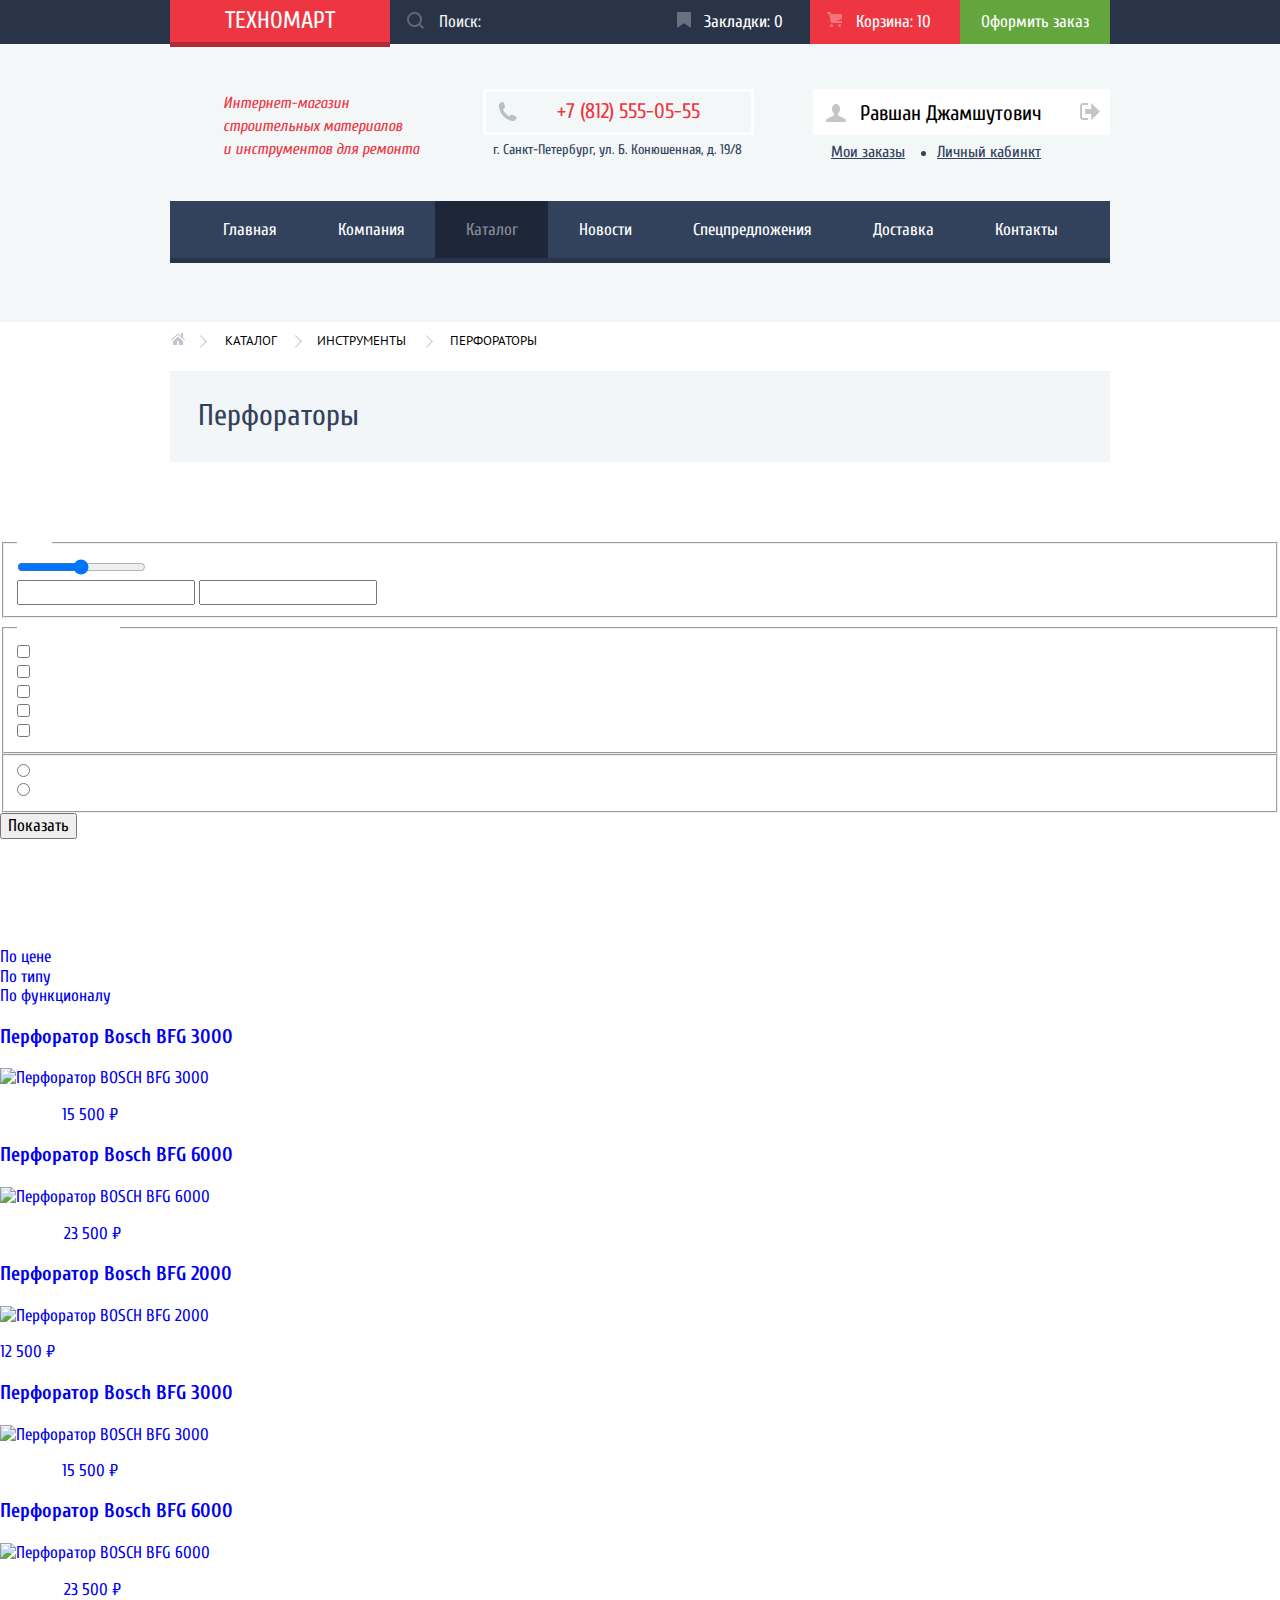
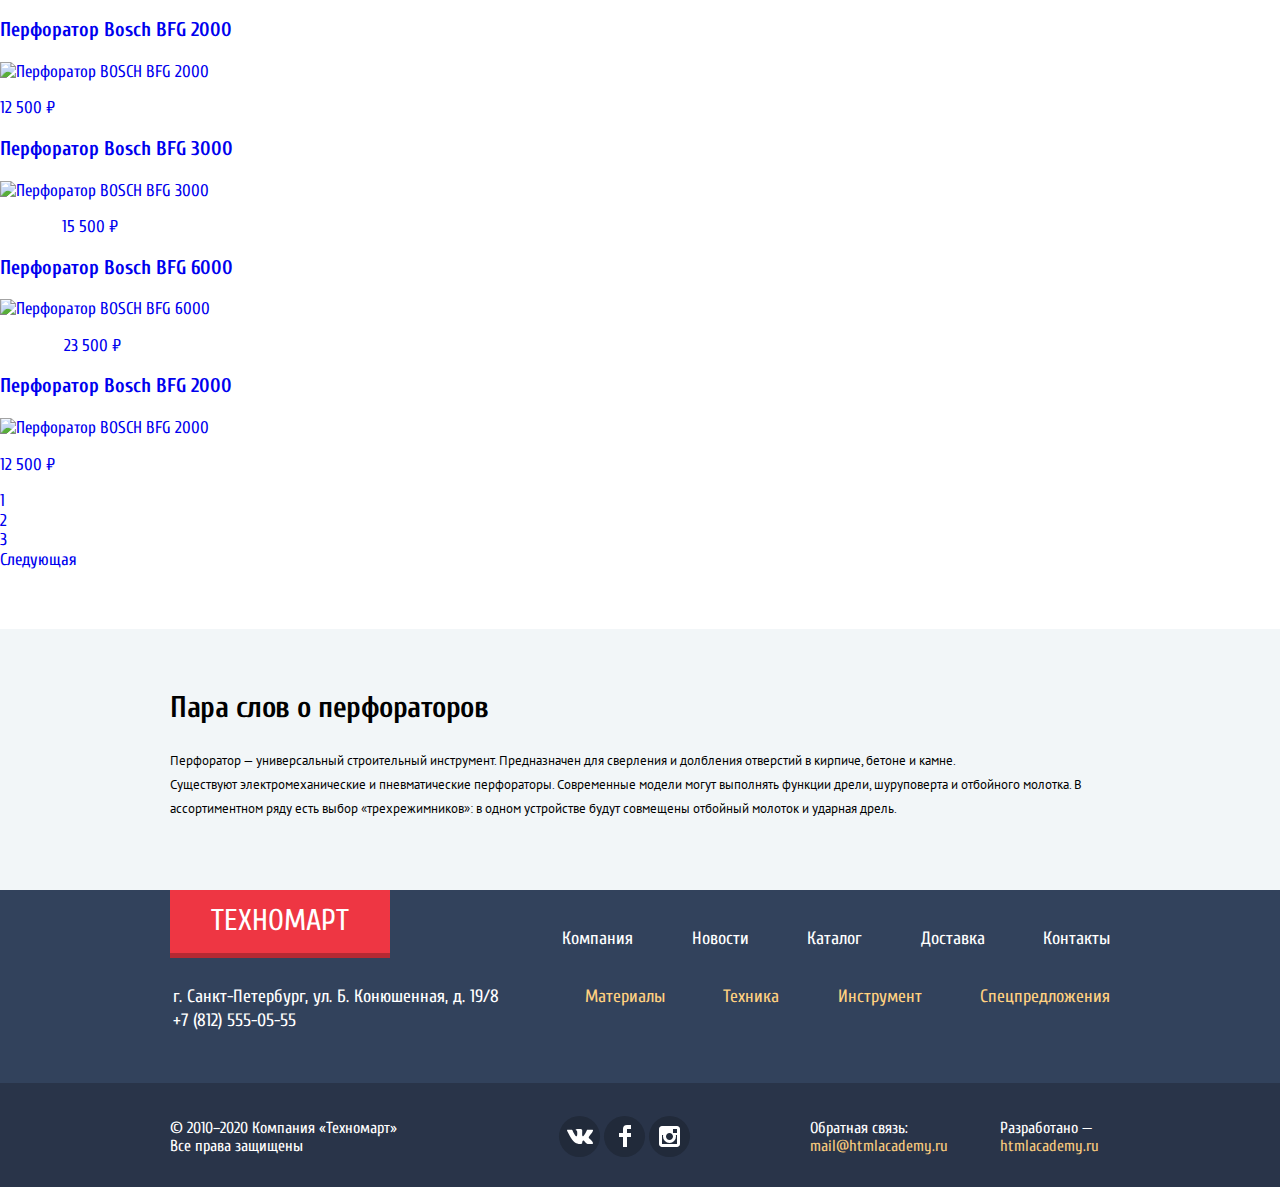
==== commit c38858e2: "Добавил скрипты + доработка верстки каталога" ====
--- a/catalog.html
+++ b/catalog.html
@@ -12,7 +12,7 @@
         <header class="main-header">
             <div class="main-header__container">
                 <div class="container">
-                    <a class="main-header__logo">Техномарт</a>
+                    <a class="main-header__logo main-header__logo-active" href="index.html">Техномарт</a>
                     <form class="search-form" action="#" method="post">
                         <input type="search" name="search" id="search" placeholder="Поиск:">
                         <label for="search">
@@ -25,8 +25,8 @@
                             <svg xmlns="http://www.w3.org/2000/svg" width="14" height="16" viewBox="0 0 14 16"><path fill="#6a7180" d="M14 15c0 .55-.368.741-.818.426l-5.363-3.765c-.45-.315-1.187-.315-1.637 0L.818 15.426C.368 15.741 0 15.55 0 15V1c0-.55.45-1 1-1h12c.55 0 1 .45 1 1v14z"/></svg>
                         </li>
                         <li class="menu-item">
-                            <a href="#">Корзина: <span>0</span></a>
-                            <svg xmlns="http://www.w3.org/2000/svg" width="15" height="15" viewBox="0 0 15 15"><circle fill="#6a7180" cx="4.5" cy="13.5" r="1.5"/><circle fill="#6a7180" cx="12.5" cy="13.5" r="1.5"/><path fill="#6a7180" d="M15 2H4.07l-.422-2H0v2h2.031l1.985 9H15V9H9.441L15 6.951z"/></svg>
+                            <a class="basket-active" href="#">Корзина: <span>10</span></a>
+                            <svg class="basket-svg" xmlns="http://www.w3.org/2000/svg" width="15" height="15" viewBox="0 0 15 15"><circle fill="#6a7180" cx="4.5" cy="13.5" r="1.5"/><circle fill="#6a7180" cx="12.5" cy="13.5" r="1.5"/><path fill="#6a7180" d="M15 2H4.07l-.422-2H0v2h2.031l1.985 9H15V9H9.441L15 6.951z"/></svg>
                         </li>
                         <li class="menu-item"><a class="green" href="#">Оформить заказ</a></li>
                     </ul>
@@ -44,21 +44,36 @@
                         <p class="phone"><a class="phone-number" href="tel:+78125550555">+7 (812) 555-05-55</a></p>
                         <p class="addres">г. Санкт-Петербург, ул. Б. Конюшенная, д. 19/8</p>
                     </div>
-                    <div class="authorisation">
+                    <div class="authorisation authorisation-passed">
                         <a class="login" href="#">
                             <svg xmlns="http://www.w3.org/2000/svg" width="20" height="17" viewBox="0 0 20 17"><path fill="#c5c5c5" d="M14.875 8.5L6 0v6H0v5h6v6z"/><path fill="#c5c5c5" d="M16.986 15.01h-5.027V17h5.027c2.178 0 3.004-1.81 3.029-3.026V3.028C19.99 1.811 19.164 0 16.986 0h-5.027v1.99h5.027c.839 0 .992.681 1.01 1.057v10.904c-.017.376-.171 1.059-1.01 1.059z"/></svg>
                             <span>Войти</span>
                         </a>
                         <a class="registration" href="#">Регистрация</a>
                     </div>
+                    <div class="user-authorisation">
+                        <p class="user-info">
+                            <a class="user-profile" href="#">
+                                <svg xmlns="http://www.w3.org/2000/svg" width="20" height="18" viewBox="0 0 20 18"><path fill="#c5c5c5" d="M17.881 14.166c-2.144-.735-4.256-1.666-5.207-2.39-.657-.501-.77-1.618-.517-2.415 1.118-.903 1.864-2.477 1.864-4.278C14.021 2.276 12.221 0 10 0S5.979 2.276 5.979 5.083c0 1.801.746 3.374 1.863 4.277.253.798.141 1.915-.517 2.416-.95.724-3.063 1.654-5.207 2.39S0 18 0 18h20s.025-3.099-2.119-3.834z"/></svg>
+                                <span>Равшан Джамшутович</span>
+                            </a>
+                            <a class="user-deauthorisation" href="#"> 
+                                <svg xmlns="http://www.w3.org/2000/svg" width="21" height="17" viewBox="0 0 21 17"><g fill="#c5c5c5"><path fill="#c5c5c5" d="M21 8.5L12.125 0v6h-6v5h6v6z"/><path fill="#c5c5c5" d="M3.106 13.952V3.048c.018-.376.171-1.057 1.01-1.057h5.027V0H4.116C1.938 0 1.112 1.81 1.087 3.027v10.946C1.112 15.189 1.938 17 4.116 17h5.027v-1.99H4.116c-.839 0-.992-.683-1.01-1.058z"/></g></svg>
+                            </a>
+                        </p>
+                        <p class="user-details">
+                            <a href="#">Мои заказы</a>
+                            <a href="#">Личный кабинкт</a>
+                        </p>
+                    </div>
                 </div>
             </section>
             <nav class="main-menu">
                 <div class="container">
                     <ul class="main-nav">
-                        <li><a class="active">Главная</a></li>
+                        <li><a href="index.html">Главная</a></li>
                         <li><a href="#">Компания</a></li>
-                        <li><a href="catalog.html">Каталог</a></li>
+                        <li><a class="active">Каталог</a></li>
                         <li><a href="#">Новости</a></li>
                         <li><a href="#">Спецпредложения</a></li>
                         <li><a href="#">Доставка</a></li>
@@ -68,13 +83,16 @@
             </nav>
         </header>
         <main>
-            <ul>
-                <li><a href="index.html">Главная</a></li>
-                <li><a href="catalog.html">Каталог</a></li>
-                <li><a href="#">Инструменты</a></li>
-                <li>Перфораторы</li>
-            </ul>
-            <h1>Перфораторы</h1>
+            <div class="container">
+                <ul class="breadcrumbs-list">
+                    <li class="breadcrumbs-item"><a href="index.html"><svg xmlns="http://www.w3.org/2000/svg" width="15" height="12" viewBox="0 0 15 12"><g fill="#C1C6CE"><path d="M3 8v4h4V8h2v4h4V8L8 3.516z"/><path d="M14.831 6.365L13 4.751V0h-2v2.987L8.332.635c-.02-.017-.043-.023-.064-.037a.465.465 0 0 0-.08-.047.551.551 0 0 0-.095-.024C8.062.521 8.032.515 8 .515c-.031 0-.061.006-.092.012a.46.46 0 0 0-.095.025c-.028.011-.053.029-.08.046-.021.014-.045.02-.064.037l-6.498 5.73a.501.501 0 0 0 .33.875.497.497 0 0 0 .331-.125L8 1.677l6.169 5.438a.501.501 0 0 0 .662-.75z"/></g></svg></a></li>
+                    <li class="breadcrumbs-item"><a href="catalog.html">Каталог</a></li>
+                    <li class="breadcrumbs-item"><a href="#">Инструменты</a></li>
+                    <li class="breadcrumbs-item"><a>Перфораторы</a></li>
+                </ul>
+                <h1>Перфораторы</h1>
+            </div>
+
 
             <section>
                 <h2>Фильтр:</h2>
@@ -305,92 +323,96 @@
                 </ul>
             </section>
 
-            <section>
-                <h2>Пара слов о перфораторов</h2>
-                <p>
-                    Перфоратор — универсальный строительный инструмент. Предназначен для сверления и долбления отверстий в кирпиче, бетоне и камне.
-                </p>
-                <p>
-					Существуют электромеханические и пневматические перфораторы. Современные модели могут выполнять функции дрели, шуруповерта и отбойного молотка. В ассортиментном ряду есть выбор «трехрежимников»: в одном устройстве будут совмещены отбойный молоток и ударная дрель.
-                </p>
+            <section class="about-product">
+                <div class="container">
+                    <h2>Пара слов о перфораторов</h2>
+                    <p class="first-paragraph">
+                        Перфоратор — универсальный строительный инструмент. Предназначен для сверления и долбления отверстий в кирпиче, бетоне и камне.
+                    </p>
+                    <p>
+                        Существуют электромеханические и пневматические перфораторы. Современные модели могут выполнять функции дрели, шуруповерта и отбойного молотка. В ассортиментном ряду есть выбор «трехрежимников»: в одном устройстве будут совмещены отбойный молоток и ударная дрель.
+                    </p>
+                </div>
             </section>
-
         </main>
-
         <!-- Footer -->
         <footer>
-            <div>
-                <div>
-                    <a>Техномарт</a>
-                    <ul>
-                        <li><a href="#">Компания</a></li>
-                        <li><a href="#">Новости</a></li>
-                        <li><a href="catalog.html">Каталог</a></li>
-                        <li><a href="#">Доставка</a></li>
-                        <li><a href="#">Контакты</a></li>
+            <div class="top-footer__container">
+                <div class="container">
+                    <div class="footer-menu">
+                        <a class="main-footer__logo main-footer__logo-active" href="index.html">Техномарт</a>
+                        <ul class="footer-menu__list">
+                            <li class="footer-menu__item"><a href="#">Компания</a></li>
+                            <li class="footer-menu__item"><a href="#">Новости</a></li>
+                            <li class="footer-menu__item"><a href="catalog.html">Каталог</a></li>
+                            <li class="footer-menu__item"><a href="#">Доставка</a></li>
+                            <li class="footer-menu__item"><a href="#">Контакты</a></li>
+                        </ul>
+                    </div>
+                    <div class="footer-submenu">
+                        <p class="contacts">
+                            г. Санкт-Петербург, ул. Б. Конюшенная, д. 19/8<br>
+                            <a href="tel:+78125550555">+7 (812) 555-05-55</a>
+                        </p>
+                        <ul class="footer-submenu__list">
+                            <li class="footer-submenu__item"><a href="#">Материалы</a></li>
+                            <li class="footer-submenu__item"><a href="#">Техника</a></li>
+                            <li class="footer-submenu__item"><a href="#">Инструмент</a></li>
+                            <li class="footer-submenu__item"><a href="#">Спецпредложения</a></li>
+                        </ul>
+                    </div>
+                </div>
+            </div>
+            <div class="bottom-footer__conainer">
+                <div class="container">
+                    <p class="copyright">© 2010–2020 Компания «Техномарт»<br>
+                        Все права защищены</p>
+                    <ul class="social-list">
+                        <li class="social-item">
+                            <a class="social-icon" href="#">
+                                <span class="visually-hidden">Вконтакте</span>
+                                <svg xmlns="http://www.w3.org/2000/svg" width="26" height="15" viewBox="0 0 26 15"><path fill="#FFF" d="M16.138 11.51c.956-.309 2.18 2.04 3.483 2.939.978.681 1.727.534 1.727.534l3.473-.05s1.815-.112.957-1.554c-.071-.12-.503-1.069-2.585-3.022-2.177-2.043-1.882-1.712.739-5.244 1.597-2.153 2.236-3.468 2.036-4.028-.192-.539-1.365-.399-1.365-.399L20.69.713c-.381.001-.704.119-.851.515-.003.004-.621 1.666-1.445 3.079-1.741 2.989-2.436 3.148-2.724 2.961-.661-.433-.494-1.737-.494-2.664 0-2.897.432-4.105-.846-4.417-.427-.104-.739-.172-1.828-.182-1.392-.021-2.574 0-3.244.329-.445.223-.786.712-.579.74.26.035.843.16 1.155.586.401.552.389 1.789.389 1.789s.229 3.411-.54 3.834c-.528.29-1.25-.302-2.803-3.016-.793-1.388-1.392-2.922-1.392-2.922s-.116-.285-.326-.441c-.25-.185-.6-.244-.6-.244L.848.684S.29.7.085.946c-.182.218-.015.668-.015.668s2.909 6.881 6.203 10.347c3.02 3.182 6.452 2.971 6.452 2.971h1.555s.469-.054.709-.312c.224-.24.214-.691.214-.691s-.031-2.109.935-2.419z"/></svg>
+                            </a>
+                        </li>
+                        <li class="social-item">
+                            <a class="social-icon" href="#">
+                                <span class="visually-hidden">Фейсбук</span>
+                                <svg xmlns="http://www.w3.org/2000/svg" width="12" height="22" viewBox="0 0 12 22"><path fill="#FFF" d="M12 4V0H8a4 4 0 0 0-4 4v4H0v4h4v10h4V12h4V8H8V4h4z"/></svg>
+                            </a>
+                        </li>
+                        <li class="social-item">
+                            <a class="social-icon" href="#">
+                                <span class="visually-hidden">Инстаграм</span>
+                                <svg xmlns="http://www.w3.org/2000/svg" width="21" height="21" viewBox="0 0 21 21"><path fill="#FFF" d="M18 0H3C1.35 0 0 1.35 0 3v15c0 1.65 1.35 3 3 3h15c1.65 0 3-1.35 3-3V3c0-1.65-1.35-3-3-3zm-7.5 7c1.93 0 3.5 1.57 3.5 3.5S12.43 14 10.5 14 7 12.43 7 10.5 8.57 7 10.5 7zM18 18H3V9h1.181A6.504 6.504 0 0 0 4 10.5a6.5 6.5 0 1 0 13 0 6.45 6.45 0 0 0-.181-1.5H18v9zm0-11h-4V3h4v4z"/></svg>
+                            </a>
+                        </li>
                     </ul>
-                </div>
-                <div>
-                    <p>
-                        г. Санкт-Петербург, ул. Б. Конюшенная, д. 19/8<br>
-                        <a href="tel:+78125550555">+7 (812) 555-05-55</a>
-                    </p>
-                    <ul>
-                        <li><a href="#">Материалы</a></li>
-                        <li><a href="#">Техника</a></li>
-                        <li><a href="#">Инструменты</a></li>
-                        <li><a href="#">Спецпредложения</a></li>
-                    </ul>
-                </div>
-            </div>
-            <div>
-                <p>© 2010–2019 Компания «Техномарт»<br>
-                    Все права защищены</p>
-                    <ul>
-                        <li><a href="#">
-                            <span class="visually-hidden">Вконтакте</span>
-                            <svg xmlns="http://www.w3.org/2000/svg" width="26" height="15" viewBox="0 0 26 15"><path fill="#FFF" d="M16.138 11.51c.956-.309 2.18 2.04 3.483 2.939.978.681 1.727.534 1.727.534l3.473-.05s1.815-.112.957-1.554c-.071-.12-.503-1.069-2.585-3.022-2.177-2.043-1.882-1.712.739-5.244 1.597-2.153 2.236-3.468 2.036-4.028-.192-.539-1.365-.399-1.365-.399L20.69.713c-.381.001-.704.119-.851.515-.003.004-.621 1.666-1.445 3.079-1.741 2.989-2.436 3.148-2.724 2.961-.661-.433-.494-1.737-.494-2.664 0-2.897.432-4.105-.846-4.417-.427-.104-.739-.172-1.828-.182-1.392-.021-2.574 0-3.244.329-.445.223-.786.712-.579.74.26.035.843.16 1.155.586.401.552.389 1.789.389 1.789s.229 3.411-.54 3.834c-.528.29-1.25-.302-2.803-3.016-.793-1.388-1.392-2.922-1.392-2.922s-.116-.285-.326-.441c-.25-.185-.6-.244-.6-.244L.848.684S.29.7.085.946c-.182.218-.015.668-.015.668s2.909 6.881 6.203 10.347c3.02 3.182 6.452 2.971 6.452 2.971h1.555s.469-.054.709-.312c.224-.24.214-.691.214-.691s-.031-2.109.935-2.419z"/></svg>
-                        </a></li>
-                        <li><a href="#">
-                            <span class="visually-hidden">Фейсбук</span>
-                            <svg xmlns="http://www.w3.org/2000/svg" width="12" height="22" viewBox="0 0 12 22"><path fill="#FFF" d="M12 4V0H8a4 4 0 0 0-4 4v4H0v4h4v10h4V12h4V8H8V4h4z"/></svg>
-                        </a></li>
-                        <li><a href="#">
-                            <span class="visually-hidden">Инстаграм</span>
-                            <svg xmlns="http://www.w3.org/2000/svg" width="21" height="21" viewBox="0 0 21 21"><path fill="#FFF" d="M18 0H3C1.35 0 0 1.35 0 3v15c0 1.65 1.35 3 3 3h15c1.65 0 3-1.35 3-3V3c0-1.65-1.35-3-3-3zm-7.5 7c1.93 0 3.5 1.57 3.5 3.5S12.43 14 10.5 14 7 12.43 7 10.5 8.57 7 10.5 7zM18 18H3V9h1.181A6.504 6.504 0 0 0 4 10.5a6.5 6.5 0 1 0 13 0 6.45 6.45 0 0 0-.181-1.5H18v9zm0-11h-4V3h4v4z"/></svg>
-                        </a></li>
-                    </ul>
-                <p>
-                    Обратная связь:<br>
-                    <a href="mailto:mail@htmlacademy.ru">mail@htmlacademy.ru</a>
-                </p>
-                <p>
-                    Разработано —
-                    <a href="https://htmlacademy.ru/">htmlacademy.ru</a>
-                </p>
+                    <div class="feedback"> 
+                        <p class="feedback-email">
+                            Обратная связь:<br>
+                            <a href="mailto:mail@htmlacademy.ru">mail@htmlacademy.ru</a>
+                        </p>
+                        <p class="feedback-site">
+                            Разработано —
+                            <a href="https://htmlacademy.ru/">htmlacademy.ru</a>
+                        </p>
+                    </div>
+                </div>
             </div>
         </footer>
-        
-        <section>
-            <h2 class="visually-hidden">Введите контактную информацию</h2>
-            <form action="post">
-                <div>
-                    <p>
-                        <label for="name">Ваше имя:</label>
-                        <input type="text" name="name" id="name" placeholder="Иван Петров" required>
-                    </p>
-                    <p>
-                        <label for="name">Ваш e-mail:</label>
-                        <input type="email" name="email" id="email" placeholder="email@technomart.ru" required>
-                    </p>
-                    <p>
-                        <label for="description">Ваше имя:</label>
-                        <input type="text" name="description" id="description" placeholder="В свободной форме" required>
-                    </p>
-                </div>
-                <button type="submit">Отправить</button>
-                <button type="button">Закрыть</button>
-            </form>
-        <section>
+        <!-- Modal -->
+        <div class="modal-buy">
+            <div class="buy-popup">
+                <div class="heading-notifications">
+                    <svg xmlns="http://www.w3.org/2000/svg" width="66" height="66" viewBox="0 0 66 66"><circle fill="#63A63E" cx="33" cy="33" r="33"/><path fill="#FFF" d="M49.641 21.066a1.003 1.003 0 0 0-1.414 0L29.788 39.504a1.003 1.003 0 0 1-1.414 0l-8.14-8.139a1.003 1.003 0 0 0-1.414 0L15.285 34.9a1.003 1.003 0 0 0 0 1.414l13.089 13.09a1.003 1.003 0 0 0 1.414 0l3.536-3.536 1.414-1.414 18.438-18.438a1.003 1.003 0 0 0 0-1.414l-3.535-3.536z"/></svg>
+                    <h2>Товар добавлен в корзину!</h2>
+                </div>
+                <div class="buy-buttons">
+                    <a href="#">Оформить заказ</a>
+                    <button class="continue-buy" type="button">Продолжить покупки</button>
+                    <button class="button-close" type="button" title="Закрыть"></button>
+                </div>
+            </div>
+        </div>
     </body>
 </html>--- a/css/style.css
+++ b/css/style.css
@@ -36,31 +36,6 @@
     overflow: hidden;
 }
 
-/* .button {
-    display: inline-block;
-    margin-right: 16px;
-    padding: 10px 30px;
-    font: inherit;
-    text-align: center;
-    color: #ffffff;
-    vertical-align: middle;
-    background-color: #000000;
-    border: 0;
-}
-
-.button:hover,
-.button:focus,
-.button:active {
-    background-color: #663d15;
-}
-
-.button.disabled,
-.button:disabled {
-    cursor: default;
-    opacity: 0.5;
-    background-color: #000000;
-} */
-
 .container {
     margin: 0 auto;
     max-width: 940px;
@@ -97,6 +72,16 @@
     box-sizing: border-box;
 }
 
+.main-header__logo-active:hover {
+    background-color: #d5313c;
+    border-bottom-color: #9a212a;
+}
+
+.main-header__logo-active:active {
+    background-color: #be2c36;
+    border-bottom-color: #9a212a;
+}
+
 .search-form {
     position: relative;
     margin-left: 220px;
@@ -202,6 +187,20 @@
     padding: 12px 0;
 }
 
+.menu-item .basket-active {
+    background-color: #ee3643;
+    box-sizing: border-box;
+}
+
+.menu-item .basket-active:not(.green):hover {
+    background-color: red;
+}
+
+.basket-svg path,
+.basket-svg circle{
+    fill: #f3737c;
+}
+
 /* Company info */
 
 .company-info {
@@ -272,6 +271,10 @@
     display: flex;
 }
 
+.authorisation-passed {
+    display: none;
+}
+
 .authorisation a {
     display: block;
     font-size: 21px;
@@ -309,6 +312,82 @@
     align-self: flex-start;
 }
 
+.user-info {
+    position: relative;
+    margin: 0;
+    padding: 15px 68px 13px 47px;
+    background-color: #ffffff;
+    align-self: flex-start;
+}
+
+.user-profile svg {
+    position: absolute;
+    left: 13px;
+}
+
+.user-profile span {
+    display: block;
+    font-size: 21px;
+    line-height: 18px;
+    color: #000000;
+}
+
+.user-profile span:active {
+    color: #c5c5c5;
+}
+
+.user-deauthorisation svg {
+    position: absolute;
+    top: 14px;
+    right: 10px;
+}
+
+.user-profile:hover path,
+.user-deauthorisation:hover path,
+.user-deauthorisation:hover polygon {
+    fill: #32425c;
+}
+
+.user-profile:active path,
+.user-deauthorisation:active path,
+.user-deauthorisation:active polygon {
+    fill: #c5c5c5;
+}
+
+.user-authorisation .user-details {
+    margin: 7px 0 0 18px;
+}
+
+.user-details a {
+    font-size: 16px;
+    color: #32425c;
+    text-decoration: underline;
+}
+
+.user-details a:first-child {
+    margin-right: 28px;
+    position: relative;
+}
+
+.user-details a:hover {
+    color: #ee3643;
+}
+
+.user-details a:active {
+    color: #c5cad0;
+}
+
+.user-details a:first-child::before {
+    content: "";
+    width: 5px;
+    height: 5px;
+    position: absolute;
+    top: 8px;
+    left: 90px;
+    background-color: #32425c;
+    border-radius: 50%;
+}
+
 /* Main menu */
 
 .main-menu {
@@ -344,6 +423,91 @@
 
 .main-nav a:hover {
     background-color: #293449;
+}
+
+/* Breadcrumbs */
+
+.breadcrumbs-list {
+    margin-top: 10px;
+    width: 358px;
+    display: flex;
+}
+
+.breadcrumbs-item a {
+    position: relative;
+    display: block;
+    padding-right: 27px;
+    font-family: "PT Sans",Arial,sans-serif;
+    font-size: 13px;
+    line-height: 18px;
+    text-transform: uppercase;
+    color: #000000;
+}
+
+.breadcrumbs-item a:hover {
+    color: #ee3643;
+    text-decoration: underline;
+}
+
+.breadcrumbs-item a:active {
+    color: #cacaca;
+}
+
+.breadcrumbs-item:first-child a {
+    margin-right: 13px;
+}
+
+.breadcrumbs-item:nth-child(2) a {
+    margin-right: 13px;
+}
+
+.breadcrumbs-item:nth-child(3) a {
+    margin-right: 17px;
+}
+
+.breadcrumbs-item:last-child a {
+    padding-right: 0;
+}
+
+.breadcrumbs-item:not(:last-child) a::after {
+    content: "";
+    width: 8px;
+    height: 8px;
+    border: 1px solid #c1c6ce;
+    border-top-style: none;
+    border-left-style: none;
+    transform: rotate(-45deg);
+    position: absolute;
+    top: 5px;
+    left: 26px;
+}
+
+.breadcrumbs-item:nth-child(2) a::after {
+    left: 66px;
+}
+
+.breadcrumbs-item:nth-child(3) a::after {
+    left: 105px;
+}
+
+.breadcrumbs-item:first-child:hover path,
+.breadcrumbs-item:first-child:hover polygon {
+    fill: #32425c;
+}
+
+.breadcrumbs-item:first-child:active path,
+.breadcrumbs-item:first-child:active polygon {
+    fill: #c5c5c5;
+}
+
+main h1 {
+    font-size: 30px;
+    line-height: 30px;
+    font-weight: 400;
+    color: #32425c;
+    padding: 30px 0 31px 28px;
+    margin: 21px 0 0;
+    background-color: #f2f6f8;
 }
 
 /* Products */
@@ -1168,6 +1332,33 @@
     background-color: #ba2732;
 }
 
+/* About product */
+
+.about-product {
+    margin-top: 60px;
+    padding-top: 62px;
+    padding-bottom: 69px;
+    color: #000000;
+    background-color: #f2f6f8;
+}
+
+.about-product h2 {
+    margin: 0;
+    font-size: 30px;
+    letter-spacing: -0.5px
+}
+
+.about-product p {
+    margin: 0;
+    font-family: "PT Sans",Arial,sans-serif;
+    font-size: 13px;
+    line-height: 24px;
+}
+
+.about-product .first-paragraph {
+    margin-top: 23px;
+}
+
 /* Footer */
 
 .top-footer__container {
@@ -1193,6 +1384,16 @@
     box-sizing: border-box;
 }
 
+.main-footer__logo-active:hover {
+    background-color: #d5313c;
+    border-bottom-color: #9a212a;
+}
+
+.main-footer__logo-active:active {
+    background-color: #be2c36;
+    border-bottom-color: #9a212a;
+}
+
 .footer-menu__list,
 .footer-submenu__list,
 .footer-submenu {
@@ -1332,10 +1533,6 @@
 }
 
 /* Modal form */
-
-.modal-show {
-    display: block;
-}
 
 .modal {
     display: none;
@@ -1392,6 +1589,7 @@
     width: 428px;
     height: 87px;
     padding: 8px 14px 14px;
+    resize: none;
 }
 
 .contact-form .form-message {
@@ -1416,6 +1614,15 @@
     border: none;
     border-radius: 3px;
     text-transform: uppercase;
+    cursor: pointer;
+}
+
+.contact-form button[type=submit]:hover {
+    background-color: #ca2c37;
+}
+
+.contact-form button[type=submit]:active {
+    background-color: #ba2732;
 }
 
 /* Modal buy */
@@ -1428,7 +1635,7 @@
     width: 620px;
     margin-left: -310px;
     margin-top: -140px;
-    background-color: #fff;
+    background-color: #ffffff;
     border-top: 7px solid #ee3643;
     box-shadow: 0 15px 32px 0 #cccccc;
     animation: appearance 0.7s ease-out;
@@ -1449,7 +1656,7 @@
     font-size: 30px;
     line-height: 18px;
     font-weight: 400;
-    letter-spacing: -1.4px;
+    letter-spacing: -1px;
     color: #000000;
     align-self: center;
 }
@@ -1465,12 +1672,13 @@
 .buy-buttons .continue-buy {
     display: block;
     width: 220px;
-    padding: 10px 0;
+    padding: 10px 0 8px;
     text-align: center;
     font-family: "Cuprum",Arial,sans-serif;
     font-size: 14px;
     line-height: 18px;
     border-radius: 4px;
+    text-transform: uppercase;
 }
 
 .buy-buttons a {
@@ -1478,9 +1686,26 @@
     background-color: #ee3643;
 }
 
+.buy-buttons a:hover {
+    background-color: #ca2c37;
+}
+
+.buy-buttons a:active {
+    background-color: #ba2732;
+}
+
 .buy-buttons .continue-buy {
     background-color: #ffffff;
     border: none;
+    cursor: pointer;
+}
+
+.buy-buttons .continue-buy:hover {
+    background-color: #fbf9f9;
+}
+
+.buy-buttons .continue-buy:active {
+    background-color: #ebe9e9;
 }
 
 /* Modal map */
@@ -1538,6 +1763,10 @@
     transform: rotate(-45deg);
 }
 
+.modal-show {
+    display: block;
+}
+
 /* Animation */
 
 @keyframes appearance {
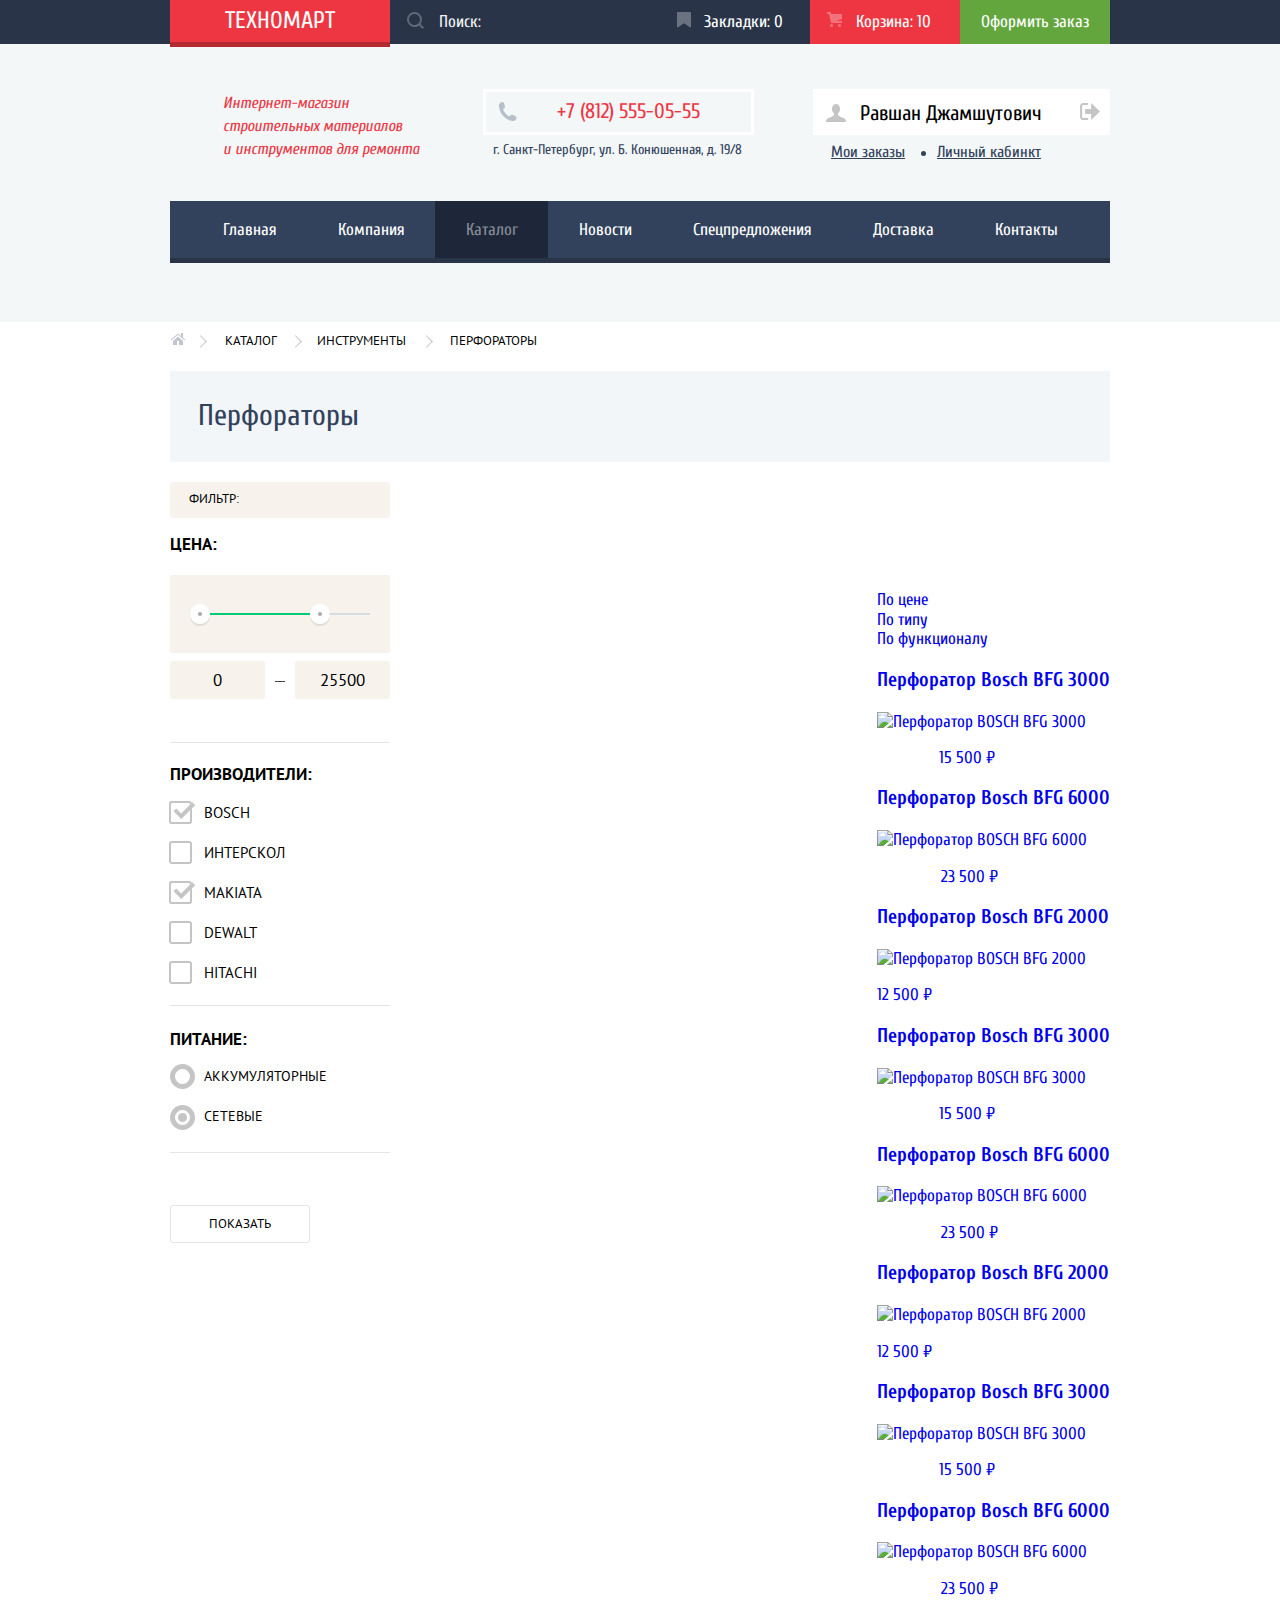
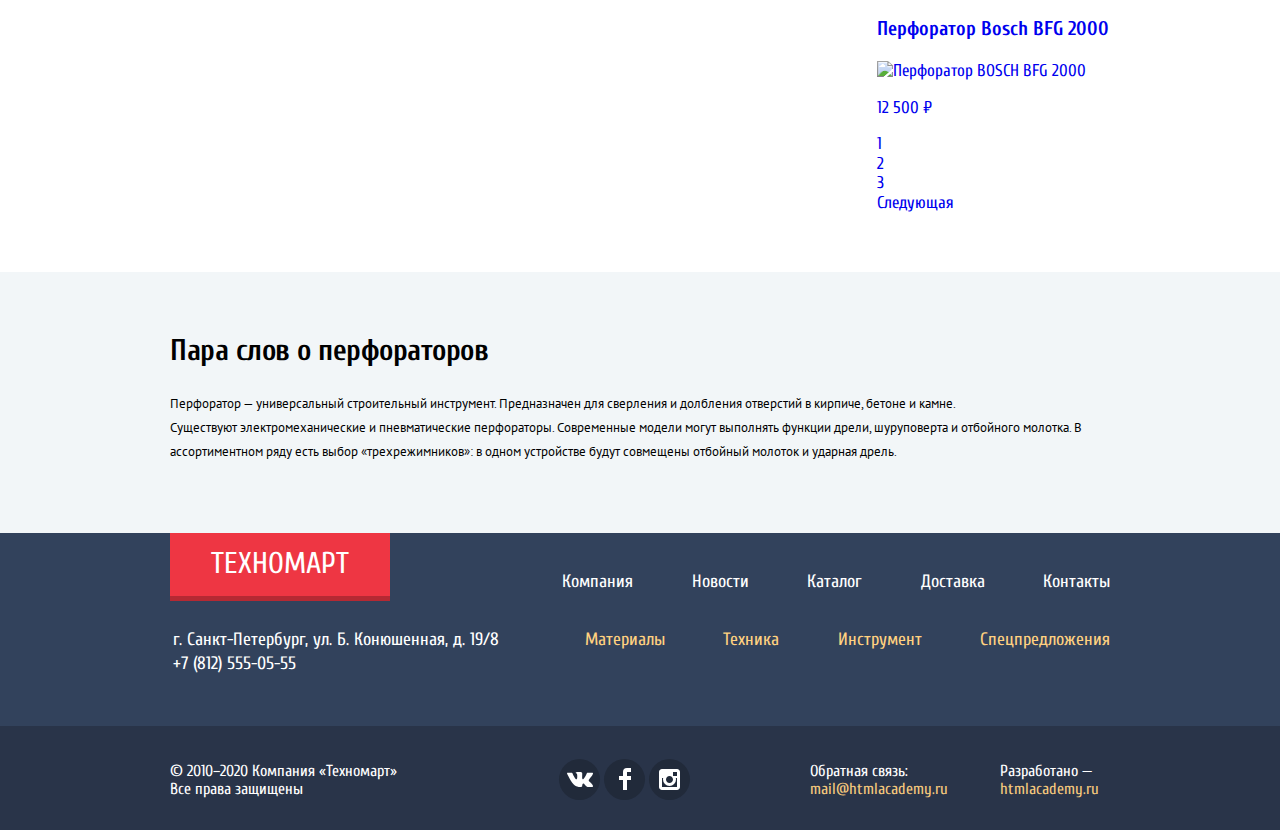
==== commit 7b93247a: "Добавил фильтр на страницу каталог" ====
--- a/catalog.html
+++ b/catalog.html
@@ -92,236 +92,253 @@
                 </ul>
                 <h1>Перфораторы</h1>
             </div>
-
-
-            <section>
-                <h2>Фильтр:</h2>
-                <form action="get">
-                    <fieldset>
-                        <legend>Цена:</legend>
-                        <input type="range" min="0" max="100" step="1" value="50"> 
+            <div class="product-catalog">
+                <div class="container">
+                    <section class="filter">
+                        <h2>Фильтр:</h2>
+                        <form class="filter-form" method="get">
+                            <fieldset>
+                                <legend class="price">Цена:</legend>
+                                <div class="range">
+                                    <p class="line"></p>
+                                    <p class="line-green"></p>
+                                    <p class="range-left">
+                                        <img src="img/svg/filter-button.svg" alt="Цена от">
+                                    </p>
+                                    <p class="range-right">
+                                        <img src="img/svg/filter-button.svg" alt="Цена до">
+                                    </p>
+                                </div>
+                                <div class="cost">
+                                    <p class="cost-min">
+                                        <span class="visually-hidden">Минимальная цена</span>
+                                        <input type="text" name="price-min" id="price-min" value="0" placeholder="0">
+                                    </p>
+                                    <p class="cost-max">
+                                        <span class="visually-hidden">Максимальная цена</span>
+                                        <input type="text" name="price-max" id="price-max" value="25500" placeholder="25500">
+                                    </p>
+                                </div>
+                            </fieldset>
+                            <fieldset>
+                                <legend>Производители:</legend>
+                                <ul class="manufac-list">
+                                    <li class="manufac-item">
+                                        <input class="visually-hidden filter-checkbox" type="checkbox" name="bosch" id="manufac-1" checked>
+                                        <label for="manufac-1">Bosch</label>
+                                    </li>
+                                    <li class="manufac-item">
+                                        <input class="visually-hidden filter-checkbox" type="checkbox" name="interskol" id="manufac-2">
+                                        <label for="manufac-2">Интерскол</label>
+                                    </li>
+                                    <li class="manufac-item">
+                                        <input class="visually-hidden filter-checkbox" type="checkbox" name="Makiata" id="manufac-3" checked>
+                                        <label for="manufac-3">Makiata</label>
+                                    </li>
+                                    <li class="manufac-item">
+                                        <input class="visually-hidden filter-checkbox" type="checkbox" name="Dewalt" id="manufac-4">
+                                        <label for="manufac-4">Dewalt</label>
+                                    </li>
+                                    <li class="manufac-item">
+                                        <input class="visually-hidden filter-checkbox" type="checkbox" name="Hitachi" id="manufac-5">
+                                        <label for="manufac-5">Hitachi</label>
+                                    </li>
+                                </ul>
+                            </fieldset>
+                            <fieldset>
+                                <legend>Питание:</legend>
+                                <ul class="nutrition-list">
+                                    <li class="nutrition-item">
+                                        <input class="visually-hidden filter-radio" type="radio" name="nutrition" id="nutrition-1" checked>
+                                        <label for="nutrition-1">Аккумуляторные</label>
+                                    </li>
+                                    <li class="nutrition-item">
+                                        <input class="visually-hidden filter-radio" type="radio" name="nutrition" id="nutrition-2" checked>
+                                        <label for="nutrition-2">Сетевые</label>
+                                    </li>
+                                </ul>
+                            </fieldset>
+                            <button type="submit">Показать</button>
+                        </form>
+                    </section>
+                    <section class="our-products">
+                        <h2>Список перфораторов</h2>
                         <div>
-                            <input type="text" name="" id="">
-                            <input type="text" name="" id="">
+                            <p>Сортировка:</p>
+                            <ul>
+                                <li><a href="#">По цене</a></li>
+                                <li><a href="#">По типу</a></li>
+                                <li><a href="#">По функционалу</a></li>
+                            </ul>
+                            <p>
+                                <button class="visually-hidden">Сортировка вверх</button>
+                                <button class="visually-hidden">Сортировка вниз</button>
+                            </p>
                         </div>
-                    </fieldset>
-                    <fieldset>
-                        <legend>Производители:</legend>
                         <ul>
                             <li>
-                                <input type="checkbox" name="" id="">
-                                <label for="">Bosch</label>
-                            </li>
-                            <li>
-                                <input type="checkbox" name="" id="">
-                                <label for="">Интерскол</label>
-                            </li>
-                            <li>
-                                <input type="checkbox" name="" id="">
-                                <label for="">Makiata</label>
-                            </li>
-                            <li>
-                                <input type="checkbox" name="" id="">
-                                <label for="">Dewalt</label>
-                            </li>
-                            <li>
-                                <input type="checkbox" name="" id="">
-                                <label for="">Hitachi</label>
+                                <h3>
+                                    <a href="catalog-item.html">
+                                        <span>Перфоратор Bosch</span>
+                                        <span>BFG 3000</span>
+                                    </a>
+                                </h3>
+                                <p>
+                                    <a href="catalog-item.html">
+                                        <img src="img/perforator-bosh-bfg-3000.jpg" width="218" height="170" alt="Перфоратор BOSCH BFG 3000">
+                                    </a>
+                                </p>
+                                <p>
+                                    <b>22 500 ₽</b>
+                                    <a href="#">15 500 ₽</a>
+                                </p>
+                            </li>
+                            <li>
+                                <h3>
+                                    <a href="catalog-item.html">
+                                        <span>Перфоратор Bosch</span>
+                                        <span>BFG 6000</span>
+                                    </a>
+                                </h3>
+                                <p>
+                                    <a href="catalog-item.html">
+                                        <img src="img/perforator-bosh-bfg-6000.jpg" width="218" height="170" alt="Перфоратор BOSCH BFG 6000">
+                                    </a>
+                                </p>
+                                <p>
+                                    <b>30 500 ₽</b>
+                                    <a href="#">23 500 ₽</a>
+                                </p>
+                            </li>
+                            <li>
+                                <h3>
+                                    <a href="catalog-item.html">
+                                        <span>Перфоратор Bosch</span>
+                                        <span>BFG 2000</span>
+                                    </a>
+                                </h3>
+                                <p>
+                                    <a href="catalog-item.html">
+                                        <img src="img/perforator-bosh-bfg-2000.jpg" width="218" height="170" alt="Перфоратор BOSCH BFG 2000">
+                                    </a>
+                                </p>
+                                <p>
+                                    <b></b>
+                                    <a href="#">12 500 ₽</a>
+                                </p>
+                            </li>
+                            <li>
+                                <h3>
+                                    <a href="catalog-item.html">
+                                        <span>Перфоратор Bosch</span>
+                                        <span>BFG 3000</span>
+                                    </a>
+                                </h3>
+                                <p>
+                                    <a href="catalog-item.html">
+                                        <img src="img/perforator-bosh-bfg-3000.jpg" width="218" height="170" alt="Перфоратор BOSCH BFG 3000">
+                                    </a>
+                                </p>
+                                <p>
+                                    <b>22 500 ₽</b>
+                                    <a href="#">15 500 ₽</a>
+                                </p>
+                            </li>
+                            <li>
+                                <h3>
+                                    <a href="catalog-item.html">
+                                        <span>Перфоратор Bosch</span>
+                                        <span>BFG 6000</span>
+                                    </a>
+                                </h3>
+                                <p>
+                                    <a href="catalog-item.html">
+                                        <img src="img/perforator-bosh-bfg-6000.jpg" width="218" height="170" alt="Перфоратор BOSCH BFG 6000">
+                                    </a>
+                                </p>
+                                <p>
+                                    <b>30 500 ₽</b>
+                                    <a href="#">23 500 ₽</a>
+                                </p>
+                            </li>
+                            <li>
+                                <h3>
+                                    <a href="catalog-item.html">
+                                        <span>Перфоратор Bosch</span>
+                                        <span>BFG 2000</span>
+                                    </a>
+                                </h3>
+                                <p>
+                                    <a href="catalog-item.html">
+                                        <img src="img/perforator-bosh-bfg-2000.jpg" width="218" height="170" alt="Перфоратор BOSCH BFG 2000">
+                                    </a>
+                                </p>
+                                <p>
+                                    <b></b>
+                                    <a href="#">12 500 ₽</a>
+                                </p>
+                            </li>
+                            <li>
+                                <h3>
+                                    <a href="catalog-item.html">
+                                        <span>Перфоратор Bosch</span>
+                                        <span>BFG 3000</span>
+                                    </a>
+                                </h3>
+                                <p>
+                                    <a href="catalog-item.html">
+                                        <img src="img/perforator-bosh-bfg-3000.jpg" width="218" height="170" alt="Перфоратор BOSCH BFG 3000">
+                                    </a>
+                                </p>
+                                <p>
+                                    <b>22 500 ₽</b>
+                                    <a href="#">15 500 ₽</a>
+                                </p>
+                            </li>
+                            <li>
+                                <h3>
+                                    <a href="catalog-item.html">
+                                        <span>Перфоратор Bosch</span>
+                                        <span>BFG 6000</span>
+                                    </a>
+                                </h3>
+                                <p>
+                                    <a href="catalog-item.html">
+                                        <img src="img/perforator-bosh-bfg-6000.jpg" width="218" height="170" alt="Перфоратор BOSCH BFG 6000">
+                                    </a>
+                                </p>
+                                <p>
+                                    <b>30 500 ₽</b>
+                                    <a href="#">23 500 ₽</a>
+                                </p>
+                            </li>
+                            <li>
+                                <h3>
+                                    <a href="catalog-item.html">
+                                        <span>Перфоратор Bosch</span>
+                                        <span>BFG 2000</span>
+                                    </a>
+                                </h3>
+                                <p>
+                                    <a href="catalog-item.html">
+                                        <img src="img/perforator-bosh-bfg-2000.jpg" width="218" height="170" alt="Перфоратор BOSCH BFG 2000">
+                                    </a>
+                                </p>
+                                <p>
+                                    <b></b>
+                                    <a href="#">12 500 ₽</a>
+                                </p>
                             </li>
                         </ul>
-                    </fieldset>
-                    <fieldset>
                         <ul>
-                            <li>
-                                <input type="radio" name="" id="">
-                                <label for="">Аккумуляторные</label>
-                            </li>
-                            <li>
-                                <input type="radio" name="" id="">
-                                <label for="">Сетевые</label>
-                            </li>
+                            <li><a href="#">1</a></li>
+                            <li><a href="#">2</a></li>
+                            <li><a href="#">3</a></li>
+                            <li><a href="#">Следующая</a></li>
                         </ul>
-                    </fieldset>
-                    <button type="submit">Показать</button>
-                </form>
-            </section>
-
-            <section>
-                <h2>Список перфораторов</h2>
-                <div>
-                    <p>Сортировка:</p>
-                    <ul>
-                        <li><a href="#">По цене</a></li>
-                        <li><a href="#">По типу</a></li>
-                        <li><a href="#">По функционалу</a></li>
-                    </ul>
-                    <p>
-                        <button class="visually-hidden">Сортировка вверх</button>
-                        <button class="visually-hidden">Сортировка вниз</button>
-                    </p>
-                </div>
-                <ul>
-                    <li>
-                        <h3>
-                            <a href="catalog-item.html">
-                                <span>Перфоратор Bosch</span>
-                                <span>BFG 3000</span>
-                            </a>
-                        </h3>
-                        <p>
-                            <a href="catalog-item.html">
-                                <img src="img/perforator-bosh-bfg-3000.jpg" width="218" height="170" alt="Перфоратор BOSCH BFG 3000">
-                            </a>
-                        </p>
-                        <p>
-                            <b>22 500 ₽</b>
-                            <a href="#">15 500 ₽</a>
-                        </p>
-                    </li>
-                    <li>
-                        <h3>
-                            <a href="catalog-item.html">
-                                <span>Перфоратор Bosch</span>
-                                <span>BFG 6000</span>
-                            </a>
-                        </h3>
-                        <p>
-                            <a href="catalog-item.html">
-                                <img src="img/perforator-bosh-bfg-6000.jpg" width="218" height="170" alt="Перфоратор BOSCH BFG 6000">
-                            </a>
-                        </p>
-                        <p>
-                            <b>30 500 ₽</b>
-                            <a href="#">23 500 ₽</a>
-                        </p>
-                    </li>
-                    <li>
-                        <h3>
-                            <a href="catalog-item.html">
-                                <span>Перфоратор Bosch</span>
-                                <span>BFG 2000</span>
-                            </a>
-                        </h3>
-                        <p>
-                            <a href="catalog-item.html">
-                                <img src="img/perforator-bosh-bfg-2000.jpg" width="218" height="170" alt="Перфоратор BOSCH BFG 2000">
-                            </a>
-                        </p>
-                        <p>
-                            <b></b>
-                            <a href="#">12 500 ₽</a>
-                        </p>
-                    </li>
-                    <li>
-                        <h3>
-                            <a href="catalog-item.html">
-                                <span>Перфоратор Bosch</span>
-                                <span>BFG 3000</span>
-                            </a>
-                        </h3>
-                        <p>
-                            <a href="catalog-item.html">
-                                <img src="img/perforator-bosh-bfg-3000.jpg" width="218" height="170" alt="Перфоратор BOSCH BFG 3000">
-                            </a>
-                        </p>
-                        <p>
-                            <b>22 500 ₽</b>
-                            <a href="#">15 500 ₽</a>
-                        </p>
-                    </li>
-                    <li>
-                        <h3>
-                            <a href="catalog-item.html">
-                                <span>Перфоратор Bosch</span>
-                                <span>BFG 6000</span>
-                            </a>
-                        </h3>
-                        <p>
-                            <a href="catalog-item.html">
-                                <img src="img/perforator-bosh-bfg-6000.jpg" width="218" height="170" alt="Перфоратор BOSCH BFG 6000">
-                            </a>
-                        </p>
-                        <p>
-                            <b>30 500 ₽</b>
-                            <a href="#">23 500 ₽</a>
-                        </p>
-                    </li>
-                    <li>
-                        <h3>
-                            <a href="catalog-item.html">
-                                <span>Перфоратор Bosch</span>
-                                <span>BFG 2000</span>
-                            </a>
-                        </h3>
-                        <p>
-                            <a href="catalog-item.html">
-                                <img src="img/perforator-bosh-bfg-2000.jpg" width="218" height="170" alt="Перфоратор BOSCH BFG 2000">
-                            </a>
-                        </p>
-                        <p>
-                            <b></b>
-                            <a href="#">12 500 ₽</a>
-                        </p>
-                    </li>
-                    <li>
-                        <h3>
-                            <a href="catalog-item.html">
-                                <span>Перфоратор Bosch</span>
-                                <span>BFG 3000</span>
-                            </a>
-                        </h3>
-                        <p>
-                            <a href="catalog-item.html">
-                                <img src="img/perforator-bosh-bfg-3000.jpg" width="218" height="170" alt="Перфоратор BOSCH BFG 3000">
-                            </a>
-                        </p>
-                        <p>
-                            <b>22 500 ₽</b>
-                            <a href="#">15 500 ₽</a>
-                        </p>
-                    </li>
-                    <li>
-                        <h3>
-                            <a href="catalog-item.html">
-                                <span>Перфоратор Bosch</span>
-                                <span>BFG 6000</span>
-                            </a>
-                        </h3>
-                        <p>
-                            <a href="catalog-item.html">
-                                <img src="img/perforator-bosh-bfg-6000.jpg" width="218" height="170" alt="Перфоратор BOSCH BFG 6000">
-                            </a>
-                        </p>
-                        <p>
-                            <b>30 500 ₽</b>
-                            <a href="#">23 500 ₽</a>
-                        </p>
-                    </li>
-                    <li>
-                        <h3>
-                            <a href="catalog-item.html">
-                                <span>Перфоратор Bosch</span>
-                                <span>BFG 2000</span>
-                            </a>
-                        </h3>
-                        <p>
-                            <a href="catalog-item.html">
-                                <img src="img/perforator-bosh-bfg-2000.jpg" width="218" height="170" alt="Перфоратор BOSCH BFG 2000">
-                            </a>
-                        </p>
-                        <p>
-                            <b></b>
-                            <a href="#">12 500 ₽</a>
-                        </p>
-                    </li>
-                </ul>
-                <ul>
-                    <li><a href="#">1</a></li>
-                    <li><a href="#">2</a></li>
-                    <li><a href="#">3</a></li>
-                    <li><a href="#">Следующая</a></li>
-                </ul>
-            </section>
+                    </section>
+                </div>
+            </div>
 
             <section class="about-product">
                 <div class="container">
--- a/css/style.css
+++ b/css/style.css
@@ -378,7 +378,7 @@
 }
 
 .user-details a:first-child::before {
-    content: "";
+    content: '';
     width: 5px;
     height: 5px;
     position: absolute;
@@ -470,7 +470,7 @@
 }
 
 .breadcrumbs-item:not(:last-child) a::after {
-    content: "";
+    content: '';
     width: 8px;
     height: 8px;
     border: 1px solid #c1c6ce;
@@ -912,7 +912,7 @@
     box-sizing: border-box;
 }
 
-.popular-products .popular-item:last-child {
+.popular-item.new {
     background-image: url(../img/new-products.png);
     background-repeat: no-repeat;
     background-position: 160px 0;
@@ -997,7 +997,7 @@
     font-size: 14px;
     padding: 0;
     text-transform: uppercase;
-    border-radius: 5px;
+    border-radius: 3px;
     cursor: pointer;
 }
 
@@ -1307,6 +1307,7 @@
     margin-top: 32px;
     border: 0;
     background: 0 0;
+    cursor: pointer;
 }
 
 .contacts .write-us {
@@ -1332,6 +1333,242 @@
     background-color: #ba2732;
 }
 
+/* Product catalog */
+
+.product-catalog {
+    margin-top: 20px;
+}
+
+.product-catalog .container {
+    display: flex;
+    justify-content: space-between;
+}
+
+/* Filter */
+
+.filter {
+    font-family: "PT Sans",Arial,sans-serif;
+    width: 220px;
+    color: #000000;
+}
+
+.filter h2 {
+    font-size: 13px;
+    line-height: 18px;
+    font-weight: 400;
+    margin: 0;
+    padding: 8px 0 10px 19px;
+    background-color: #f7f3ec;
+    border-radius: 3px;
+    text-transform: uppercase;
+}
+
+.filter-form fieldset {
+    padding: 0 0 26px;
+    margin: 0;
+    border: 0;
+    border-bottom: 1px solid #e5e5e5;
+}
+
+.filter-form legend {
+    font-size: 17px;
+    line-height: 30px;
+    font-weight: 700;
+    text-transform: uppercase;
+}
+
+.filter-form fieldset:first-of-type {
+    margin-top: 11px;
+}
+
+.filter-form .price {
+    margin-bottom: 16px;
+}
+
+.filter-form .range {
+    position: relative;
+    padding: 38px 20px;
+    background-color: #f7f3ec;
+}
+
+.range p {
+    margin: 0;
+}
+
+.range .line {
+    width: 180px;
+    height: 2px;
+    background-color: #d7dcde;
+}
+
+.range .line-green {
+    position: absolute;
+    width: 140px;
+    height: 2px;
+    top: 38px;
+    background-color: #00ca74;
+}
+
+.range-left img,
+.range-right img {
+    position: absolute;
+    top: 29px;
+    left: 20px;
+    cursor: pointer;
+}
+
+.range-right img {
+    left: 140px;
+}
+
+.filter-form .cost {
+    position: relative;
+    margin-top: 8px;
+    display: flex;
+    justify-content: space-between;
+}
+
+.cost p {
+    margin-top: 0;
+}
+
+.cost input {
+    width: 75px;
+    font-family: "PT Sans",Arial,sans-serif;
+    font-size: 17px;
+    line-height: 18px;
+    text-align: center;
+    background-color: #f7f3ec;
+    border: 0;
+    border-radius: 3px;
+    padding: 10px;
+}
+
+.filter-form .cost::before {
+    content: '';
+    position: absolute;
+    width: 10px;
+    height: 1px;
+    top: 20px;
+    left: 105px;
+    background-color: #444444;
+}
+
+.filter-form fieldset:nth-of-type(2) {
+    margin-top: 16px;
+    padding-bottom: 22px;
+}
+
+.filter-form .manufac-list {
+    margin-top: 14px;
+}
+
+.manufac-item label {
+    position: relative;
+    line-height: 20px;
+    padding-left: 34px;
+    text-transform: uppercase;
+    cursor: pointer;
+    font-size: 15px;
+}
+
+.manufac-item:not(:last-child) label {
+    display: block;
+    margin-bottom: 20px;
+}
+
+.manufac-item label::before {
+    content: '';
+    position: absolute;
+    width: 19px;
+    height: 19px;
+    top: -2px;
+    left: -1px;
+    border: 2px solid #c5c5c5;
+    border-radius: 3px;
+}
+
+.filter-checkbox:checked + label::after {
+    content: '';
+    position: absolute;
+    width: 27px;
+    height: 23px;
+    top: -2px;
+    left: -1px;
+    background-image: url(../img/svg/checkbox-on.svg);
+    background-repeat: no-repeat;
+}
+
+.manufac-item label:hover::before {
+    border-color: #b5b5b5;
+}
+
+.filter-form fieldset:nth-of-type(3) {
+    margin-top: 18px;
+}
+
+.filter-form .nutrition-list {
+    margin-top: 12px;
+}
+
+.nutrition-item label {
+    position: relative;
+    padding-left: 34px;    
+    font-size: 14px;
+    line-height: 20px;
+    text-transform: uppercase;
+    cursor: pointer;
+}
+
+.nutrition-item:not(:last-child) label {
+    display: block;
+    margin-bottom: 20px;
+}
+
+.nutrition-list label::before {
+    content: "";
+    position: absolute;
+    width: 15px;
+    height: 15px;
+    top: -2px;
+    left: 0;
+    border: 5px solid #c5c5c5;
+    border-radius: 50%;
+}
+
+.filter-radio:checked + label::after {
+    content: "";
+    position: absolute;
+    width: 9px;
+    height: 9px;
+    top: 6px;
+    left: 8px;
+    background-color: #c5c5c5;
+    border-radius: 50%;
+}
+
+.filter-form button {
+    width: 140px;
+    margin-top: 52px;
+    padding: 9px 0;
+    font-family: "PT Sans",Arial,sans-serif;
+    font-size: 13px;
+    line-height: 18px;
+    background-color: transparent;
+    border: 1px solid #e5e5e5;
+    border-radius: 3px;
+    cursor: pointer;
+    text-transform: uppercase;
+}
+
+.filter-form button:hover {
+    border-color: #bdc6ca;
+}
+
+.filter-form button:active {
+    outline-color: #ee3643;
+}
+
 /* About product */
 
 .about-product {
@@ -1442,6 +1679,11 @@
 
 .footer-submenu .contacts a:hover {
     text-decoration: underline;
+}
+
+.footer-submenu .contacts a:active {
+    color: #a4abb4;
+    text-decoration: none;
 }
 
 .footer-submenu__list {
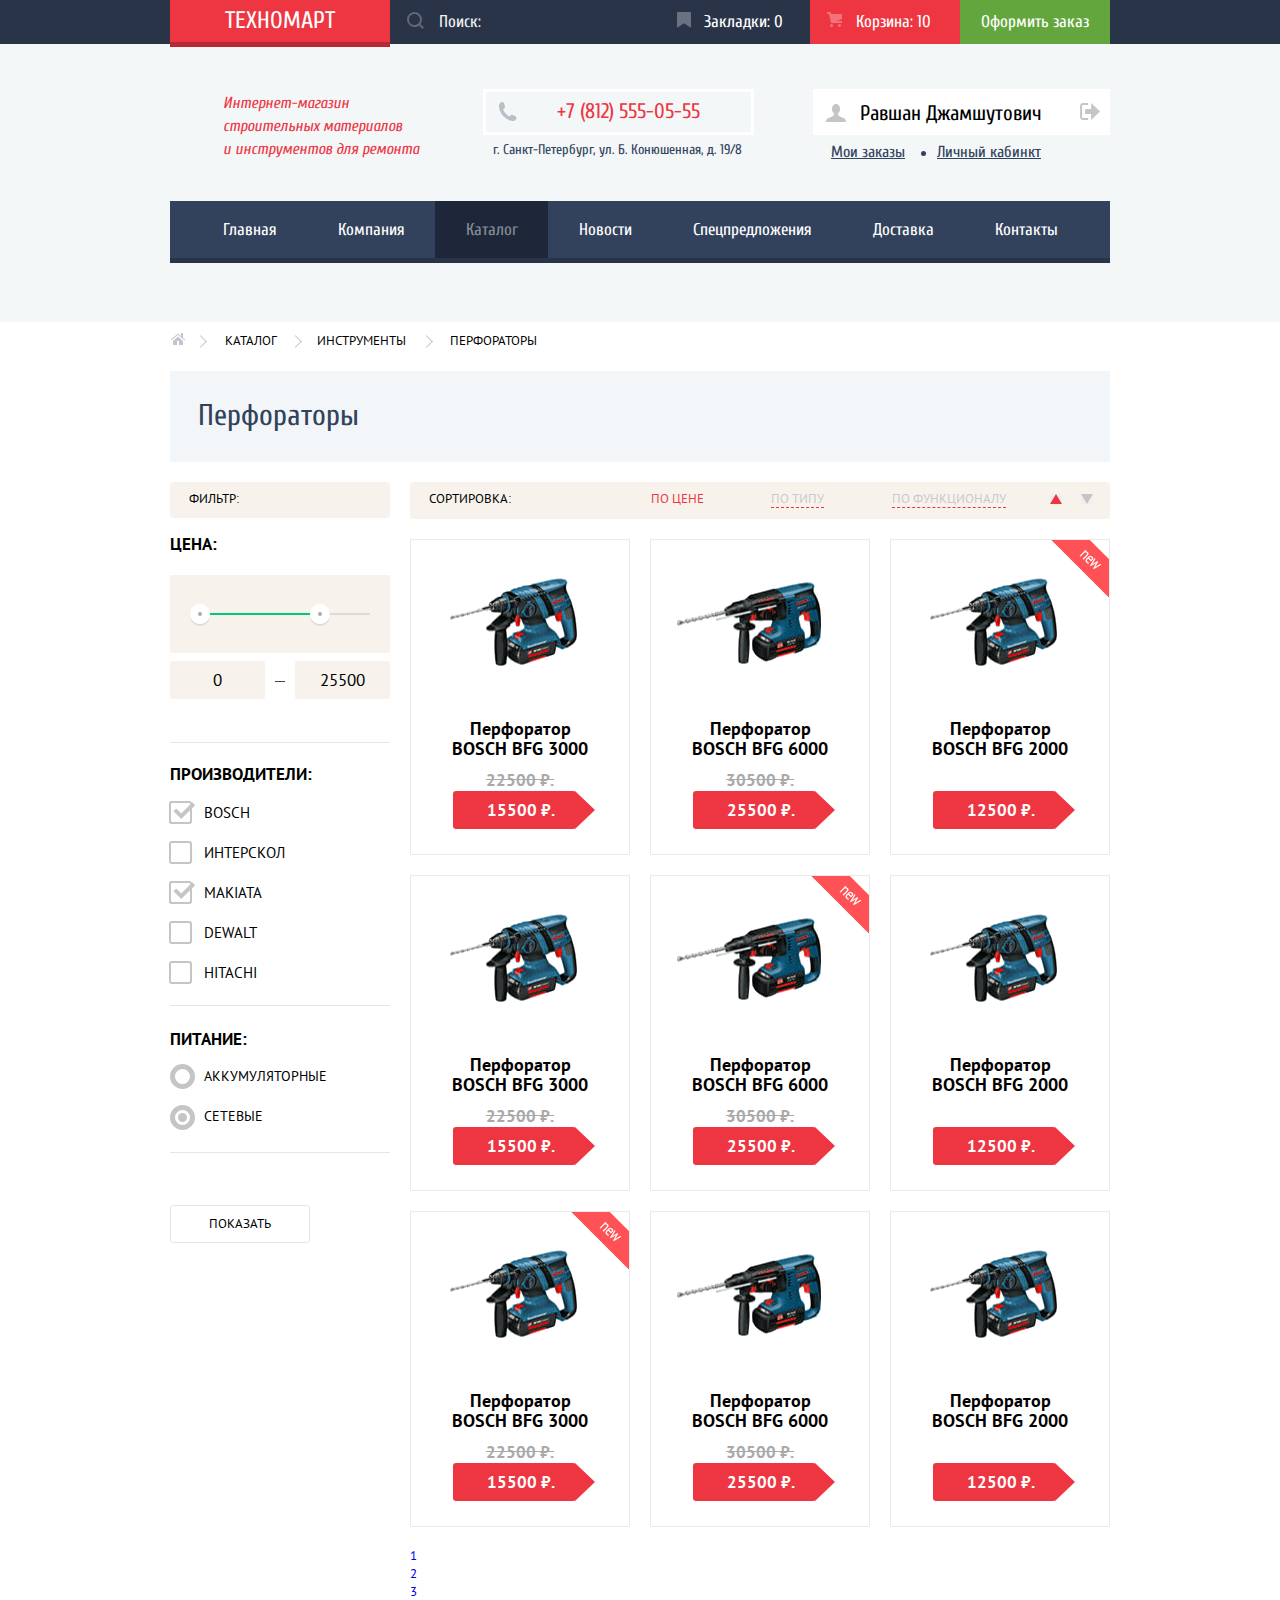
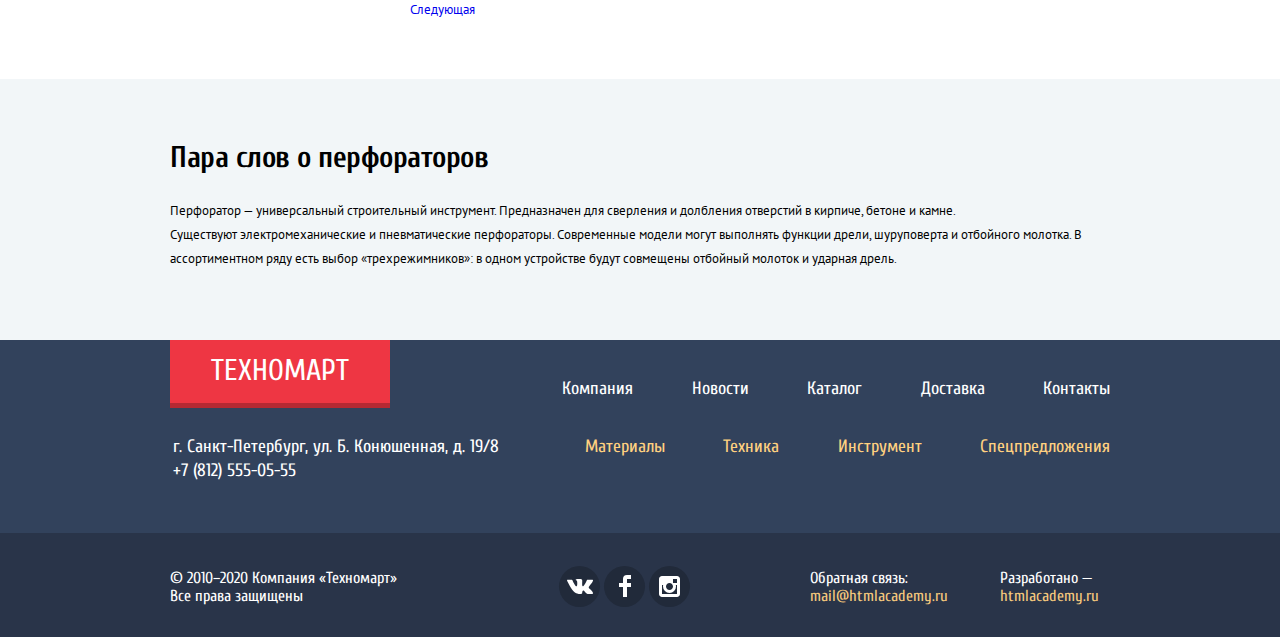
==== commit 43b438e4: "Добавил товары на страницу каталог" ====
--- a/catalog.html
+++ b/catalog.html
@@ -162,179 +162,140 @@
                         </form>
                     </section>
                     <section class="our-products">
-                        <h2>Список перфораторов</h2>
-                        <div>
-                            <p>Сортировка:</p>
-                            <ul>
-                                <li><a href="#">По цене</a></li>
-                                <li><a href="#">По типу</a></li>
-                                <li><a href="#">По функционалу</a></li>
+                        <h2 class="visually-hidden">Список перфораторов</h2>
+                        <div class="sort">
+                            <p class="sort-name">Сортировка:</p>
+                            <ul class="sort-list">
+                                <li class="sort-item"><a class="active" href="#">По цене</a></li>
+                                <li class="sort-item"><a href="#">По типу</a></li>
+                                <li class="sort-item"><a href="#">По функционалу</a></li>
                             </ul>
-                            <p>
-                                <button class="visually-hidden">Сортировка вверх</button>
-                                <button class="visually-hidden">Сортировка вниз</button>
+                            <p class="sort-buttons">
+                                <button class="button-up active"><span class="visually-hidden">Сортировка вверх</span></button>
+                                <button class="button-down"><span class="visually-hidden">Сортировка вниз</span></button>
                             </p>
                         </div>
-                        <ul>
-                            <li>
-                                <h3>
-                                    <a href="catalog-item.html">
-                                        <span>Перфоратор Bosch</span>
-                                        <span>BFG 3000</span>
-                                    </a>
-                                </h3>
-                                <p>
-                                    <a href="catalog-item.html">
-                                        <img src="img/perforator-bosh-bfg-3000.jpg" width="218" height="170" alt="Перфоратор BOSCH BFG 3000">
-                                    </a>
-                                </p>
-                                <p>
-                                    <b>22 500 ₽</b>
-                                    <a href="#">15 500 ₽</a>
-                                </p>
-                            </li>
-                            <li>
-                                <h3>
-                                    <a href="catalog-item.html">
-                                        <span>Перфоратор Bosch</span>
-                                        <span>BFG 6000</span>
-                                    </a>
-                                </h3>
-                                <p>
-                                    <a href="catalog-item.html">
-                                        <img src="img/perforator-bosh-bfg-6000.jpg" width="218" height="170" alt="Перфоратор BOSCH BFG 6000">
-                                    </a>
-                                </p>
-                                <p>
-                                    <b>30 500 ₽</b>
-                                    <a href="#">23 500 ₽</a>
-                                </p>
-                            </li>
-                            <li>
-                                <h3>
-                                    <a href="catalog-item.html">
-                                        <span>Перфоратор Bosch</span>
-                                        <span>BFG 2000</span>
-                                    </a>
-                                </h3>
-                                <p>
-                                    <a href="catalog-item.html">
-                                        <img src="img/perforator-bosh-bfg-2000.jpg" width="218" height="170" alt="Перфоратор BOSCH BFG 2000">
-                                    </a>
-                                </p>
-                                <p>
-                                    <b></b>
-                                    <a href="#">12 500 ₽</a>
-                                </p>
-                            </li>
-                            <li>
-                                <h3>
-                                    <a href="catalog-item.html">
-                                        <span>Перфоратор Bosch</span>
-                                        <span>BFG 3000</span>
-                                    </a>
-                                </h3>
-                                <p>
-                                    <a href="catalog-item.html">
-                                        <img src="img/perforator-bosh-bfg-3000.jpg" width="218" height="170" alt="Перфоратор BOSCH BFG 3000">
-                                    </a>
-                                </p>
-                                <p>
-                                    <b>22 500 ₽</b>
-                                    <a href="#">15 500 ₽</a>
-                                </p>
-                            </li>
-                            <li>
-                                <h3>
-                                    <a href="catalog-item.html">
-                                        <span>Перфоратор Bosch</span>
-                                        <span>BFG 6000</span>
-                                    </a>
-                                </h3>
-                                <p>
-                                    <a href="catalog-item.html">
-                                        <img src="img/perforator-bosh-bfg-6000.jpg" width="218" height="170" alt="Перфоратор BOSCH BFG 6000">
-                                    </a>
-                                </p>
-                                <p>
-                                    <b>30 500 ₽</b>
-                                    <a href="#">23 500 ₽</a>
-                                </p>
-                            </li>
-                            <li>
-                                <h3>
-                                    <a href="catalog-item.html">
-                                        <span>Перфоратор Bosch</span>
-                                        <span>BFG 2000</span>
-                                    </a>
-                                </h3>
-                                <p>
-                                    <a href="catalog-item.html">
-                                        <img src="img/perforator-bosh-bfg-2000.jpg" width="218" height="170" alt="Перфоратор BOSCH BFG 2000">
-                                    </a>
-                                </p>
-                                <p>
-                                    <b></b>
-                                    <a href="#">12 500 ₽</a>
-                                </p>
-                            </li>
-                            <li>
-                                <h3>
-                                    <a href="catalog-item.html">
-                                        <span>Перфоратор Bosch</span>
-                                        <span>BFG 3000</span>
-                                    </a>
-                                </h3>
-                                <p>
-                                    <a href="catalog-item.html">
-                                        <img src="img/perforator-bosh-bfg-3000.jpg" width="218" height="170" alt="Перфоратор BOSCH BFG 3000">
-                                    </a>
-                                </p>
-                                <p>
-                                    <b>22 500 ₽</b>
-                                    <a href="#">15 500 ₽</a>
-                                </p>
-                            </li>
-                            <li>
-                                <h3>
-                                    <a href="catalog-item.html">
-                                        <span>Перфоратор Bosch</span>
-                                        <span>BFG 6000</span>
-                                    </a>
-                                </h3>
-                                <p>
-                                    <a href="catalog-item.html">
-                                        <img src="img/perforator-bosh-bfg-6000.jpg" width="218" height="170" alt="Перфоратор BOSCH BFG 6000">
-                                    </a>
-                                </p>
-                                <p>
-                                    <b>30 500 ₽</b>
-                                    <a href="#">23 500 ₽</a>
-                                </p>
-                            </li>
-                            <li>
-                                <h3>
-                                    <a href="catalog-item.html">
-                                        <span>Перфоратор Bosch</span>
-                                        <span>BFG 2000</span>
-                                    </a>
-                                </h3>
-                                <p>
-                                    <a href="catalog-item.html">
-                                        <img src="img/perforator-bosh-bfg-2000.jpg" width="218" height="170" alt="Перфоратор BOSCH BFG 2000">
-                                    </a>
-                                </p>
-                                <p>
-                                    <b></b>
-                                    <a href="#">12 500 ₽</a>
-                                </p>
+                        <ul class="popular-list">
+                            <li class="popular-item">
+                                <img class="popular-item__img" src="img/perforator-bosh-bfg-3000.png" width="218" height="170" alt="Перфоратор BOSCH BFG 3000">
+                                <h3>Перфоратор BOSCH BFG 3000</h3>
+                                <span>22500 ₽.</span>
+                                <span class="price">15500 ₽.</span>
+                                <div class="item-buttons">
+                                    <button class="button-buy" type="button">
+                                        <svg xmlns="http://www.w3.org/2000/svg" width="15" height="15" viewBox="0 0 15 15"><circle fill="#92c178" cx="4.5" cy="13.5" r="1.5"/><circle fill="#92c178" cx="12.5" cy="13.5" r="1.5"/><path fill="#92c178" d="M15 2H4.07l-.422-2H0v2h2.031l1.985 9H15V9H9.441L15 6.951z"/></svg>
+                                        Купить
+                                    </button>
+                                    <button class="button-bookmarks" type="button">В закладки</button>
+                                </div>
+                            </li>
+                            <li class="popular-item">
+                                <img class="popular-item__img" src="img/perforator-bosh-bfg-6000.png" width="218" height="170" alt="Перфоратор BOSCH BFG 6000">
+                                <h3>Перфоратор BOSCH BFG 6000</h3>
+                                <span>30500 ₽.</span>
+                                <span class="price">25500 ₽.</span>
+                                <div class="item-buttons">
+                                    <button class="button-buy" type="button">
+                                        <svg xmlns="http://www.w3.org/2000/svg" width="15" height="15" viewBox="0 0 15 15"><circle fill="#92c178" cx="4.5" cy="13.5" r="1.5"/><circle fill="#92c178" cx="12.5" cy="13.5" r="1.5"/><path fill="#92c178" d="M15 2H4.07l-.422-2H0v2h2.031l1.985 9H15V9H9.441L15 6.951z"/></svg>
+                                        Купить
+                                    </button>
+                                    <button class="button-bookmarks" type="button">В закладки</button>
+                                </div>
+                            </li>
+                            <li class="popular-item new">
+                                <img class="popular-item__img" src="img/perforator-bosh-bfg-2000.png" width="218" height="170" alt="Перфоратор BOSCH BFG 2000">
+                                <h3>Перфоратор BOSCH BFG 2000</h3>
+                                <span class="price">12500 ₽.</span>
+                                <div class="item-buttons">
+                                    <button class="button-buy" type="button">
+                                        <svg xmlns="http://www.w3.org/2000/svg" width="15" height="15" viewBox="0 0 15 15"><circle fill="#92c178" cx="4.5" cy="13.5" r="1.5"/><circle fill="#92c178" cx="12.5" cy="13.5" r="1.5"/><path fill="#92c178" d="M15 2H4.07l-.422-2H0v2h2.031l1.985 9H15V9H9.441L15 6.951z"/></svg>
+                                        Купить
+                                    </button>
+                                    <button class="button-bookmarks" type="button">В закладки</button>
+                                </div>
+                            </li>
+                            <li class="popular-item">
+                                <img class="popular-item__img" src="img/perforator-bosh-bfg-3000.png" width="218" height="170" alt="Перфоратор BOSCH BFG 3000">
+                                <h3>Перфоратор BOSCH BFG 3000</h3>
+                                <span>22500 ₽.</span>
+                                <span class="price">15500 ₽.</span>
+                                <div class="item-buttons">
+                                    <button class="button-buy" type="button">
+                                        <svg xmlns="http://www.w3.org/2000/svg" width="15" height="15" viewBox="0 0 15 15"><circle fill="#92c178" cx="4.5" cy="13.5" r="1.5"/><circle fill="#92c178" cx="12.5" cy="13.5" r="1.5"/><path fill="#92c178" d="M15 2H4.07l-.422-2H0v2h2.031l1.985 9H15V9H9.441L15 6.951z"/></svg>
+                                        Купить
+                                    </button>
+                                    <button class="button-bookmarks" type="button">В закладки</button>
+                                </div>
+                            </li>
+                            <li class="popular-item new">
+                                <img class="popular-item__img" src="img/perforator-bosh-bfg-6000.png" width="218" height="170" alt="Перфоратор BOSCH BFG 6000">
+                                <h3>Перфоратор BOSCH BFG 6000</h3>
+                                <span>30500 ₽.</span>
+                                <span class="price">25500 ₽.</span>
+                                <div class="item-buttons">
+                                    <button class="button-buy" type="button">
+                                        <svg xmlns="http://www.w3.org/2000/svg" width="15" height="15" viewBox="0 0 15 15"><circle fill="#92c178" cx="4.5" cy="13.5" r="1.5"/><circle fill="#92c178" cx="12.5" cy="13.5" r="1.5"/><path fill="#92c178" d="M15 2H4.07l-.422-2H0v2h2.031l1.985 9H15V9H9.441L15 6.951z"/></svg>
+                                        Купить
+                                    </button>
+                                    <button class="button-bookmarks" type="button">В закладки</button>
+                                </div>
+                            </li>
+                            <li class="popular-item">
+                                <img class="popular-item__img" src="img/perforator-bosh-bfg-2000.png" width="218" height="170" alt="Перфоратор BOSCH BFG 2000">
+                                <h3>Перфоратор BOSCH BFG 2000</h3>
+                                <span class="price">12500 ₽.</span>
+                                <div class="item-buttons">
+                                    <button class="button-buy" type="button">
+                                        <svg xmlns="http://www.w3.org/2000/svg" width="15" height="15" viewBox="0 0 15 15"><circle fill="#92c178" cx="4.5" cy="13.5" r="1.5"/><circle fill="#92c178" cx="12.5" cy="13.5" r="1.5"/><path fill="#92c178" d="M15 2H4.07l-.422-2H0v2h2.031l1.985 9H15V9H9.441L15 6.951z"/></svg>
+                                        Купить
+                                    </button>
+                                    <button class="button-bookmarks" type="button">В закладки</button>
+                                </div>
+                            </li>
+                            <li class="popular-item new">
+                                <img class="popular-item__img" src="img/perforator-bosh-bfg-3000.png" width="218" height="170" alt="Перфоратор BOSCH BFG 3000">
+                                <h3>Перфоратор BOSCH BFG 3000</h3>
+                                <span>22500 ₽.</span>
+                                <span class="price">15500 ₽.</span>
+                                <div class="item-buttons">
+                                    <button class="button-buy" type="button">
+                                        <svg xmlns="http://www.w3.org/2000/svg" width="15" height="15" viewBox="0 0 15 15"><circle fill="#92c178" cx="4.5" cy="13.5" r="1.5"/><circle fill="#92c178" cx="12.5" cy="13.5" r="1.5"/><path fill="#92c178" d="M15 2H4.07l-.422-2H0v2h2.031l1.985 9H15V9H9.441L15 6.951z"/></svg>
+                                        Купить
+                                    </button>
+                                    <button class="button-bookmarks" type="button">В закладки</button>
+                                </div>
+                            </li>
+                            <li class="popular-item">
+                                <img class="popular-item__img" src="img/perforator-bosh-bfg-6000.png" width="218" height="170" alt="Перфоратор BOSCH BFG 6000">
+                                <h3>Перфоратор BOSCH BFG 6000</h3>
+                                <span>30500 ₽.</span>
+                                <span class="price">25500 ₽.</span>
+                                <div class="item-buttons">
+                                    <button class="button-buy" type="button">
+                                        <svg xmlns="http://www.w3.org/2000/svg" width="15" height="15" viewBox="0 0 15 15"><circle fill="#92c178" cx="4.5" cy="13.5" r="1.5"/><circle fill="#92c178" cx="12.5" cy="13.5" r="1.5"/><path fill="#92c178" d="M15 2H4.07l-.422-2H0v2h2.031l1.985 9H15V9H9.441L15 6.951z"/></svg>
+                                        Купить
+                                    </button>
+                                    <button class="button-bookmarks" type="button">В закладки</button>
+                                </div>
+                            </li>
+                            <li class="popular-item">
+                                <img class="popular-item__img" src="img/perforator-bosh-bfg-2000.png" width="218" height="170" alt="Перфоратор BOSCH BFG 2000">
+                                <h3>Перфоратор BOSCH BFG 2000</h3>
+                                <span class="price">12500 ₽.</span>
+                                <div class="item-buttons">
+                                    <button class="button-buy" type="button">
+                                        <svg xmlns="http://www.w3.org/2000/svg" width="15" height="15" viewBox="0 0 15 15"><circle fill="#92c178" cx="4.5" cy="13.5" r="1.5"/><circle fill="#92c178" cx="12.5" cy="13.5" r="1.5"/><path fill="#92c178" d="M15 2H4.07l-.422-2H0v2h2.031l1.985 9H15V9H9.441L15 6.951z"/></svg>
+                                        Купить
+                                    </button>
+                                    <button class="button-bookmarks" type="button">В закладки</button>
+                                </div>
                             </li>
                         </ul>
-                        <ul>
-                            <li><a href="#">1</a></li>
-                            <li><a href="#">2</a></li>
-                            <li><a href="#">3</a></li>
-                            <li><a href="#">Следующая</a></li>
+                        <ul class="pagination-list">
+                            <li class="pagination-item"><a href="#">1</a></li>
+                            <li class="pagination-item"><a href="#">2</a></li>
+                            <li class="pagination-item"><a href="#">3</a></li>
+                            <li class="pagination-item"><a href="#">Следующая</a></li>
                         </ul>
                     </section>
                 </div>
@@ -431,5 +392,6 @@
                 </div>
             </div>
         </div>
+        <script src="js/buy.js"></script>
     </body>
 </html>--- a/css/style.css
+++ b/css/style.css
@@ -965,7 +965,7 @@
     content: '';
     position: absolute;
     top: 0;
-    left: 120px;
+    left: 122px;
     width: 0;
     height: 0;
     margin: 0;
@@ -1567,6 +1567,120 @@
 
 .filter-form button:active {
     outline-color: #ee3643;
+}
+
+/* Our products */
+
+.product-catalog .our-products {
+    width: 700px;
+    font-weight: 400;
+    color: #000000;
+    font-family: "PT Sans",Arial,sans-serif;
+    font-size: 13px;
+    line-height: 18px;
+}
+
+.our-products .sort {
+    display: flex;
+    justify-content: space-between;
+    padding: 8px 17px 11px 19px;
+    background-color: #f7f3ec;
+    border-radius: 3px;
+}
+
+.sort .sort-name {
+    margin: 0 95px 0 0;
+    font-weight: 400;
+    text-transform: uppercase;
+}
+
+.sort .sort-list {
+    display: flex;
+    justify-content: space-between;
+    width: 355px;
+}
+
+.sort-item a {
+    color: #cacaca;
+    border-bottom: 1px dashed #ee3643;
+    text-transform: uppercase;
+}
+
+.sort-item .active {
+    color: #ee3643;
+    border-bottom: none;
+}
+
+.sort-item a:hover {
+    color: #000000;
+    border-bottom: 1px solid #ee3643;
+}
+
+.sort-item a:active {
+    color: #ee3643;
+    border-bottom: none;
+}
+
+.sort .sort-buttons {
+    width: 43px;
+    margin: 0;
+    display: flex;
+    justify-content: space-between;
+    align-items: center;
+}
+
+.sort-buttons .button-up,
+.sort-buttons .button-down {
+    width: 0;
+    height: 0;
+    padding: 0;
+    border-style: solid;
+    border-width: 0 6px 10px;
+    border-color: transparent transparent #c5c5c5;
+    cursor: pointer;
+}
+
+.sort-buttons .button-down {
+    transform: rotate(180deg);
+}
+
+.sort-buttons .button-up:hover,
+.sort-buttons .button-down:hover {
+    border-color: transparent transparent #231f20;
+}
+
+.sort-buttons .button-up:active,
+.sort-buttons .button-down:active {
+    border-color: transparent transparent #ee3643;
+}
+
+.sort-buttons .active {
+    border-color: transparent transparent #ee3643;
+}
+
+.our-products .popular-list {
+    display: flex;
+    justify-content: space-between;
+    flex-wrap: wrap;
+    margin-top: 20px;
+}
+
+.our-products .popular-item {
+    display: flex;
+    flex-direction: column;
+    position: relative;
+    width: 220px;
+    font-family: "PT Sans",Arial,sans-serif;
+    text-align: center;
+    border: 1px solid #eaeaea;
+    box-sizing: border-box;
+    padding-bottom: 25px;
+    margin-bottom: 20px;
+    min-height: 316px;
+}
+
+.our-products .popular-item:not(:nth-child(3n+3)) {
+    margin-right: 17px;
 }
 
 /* About product */
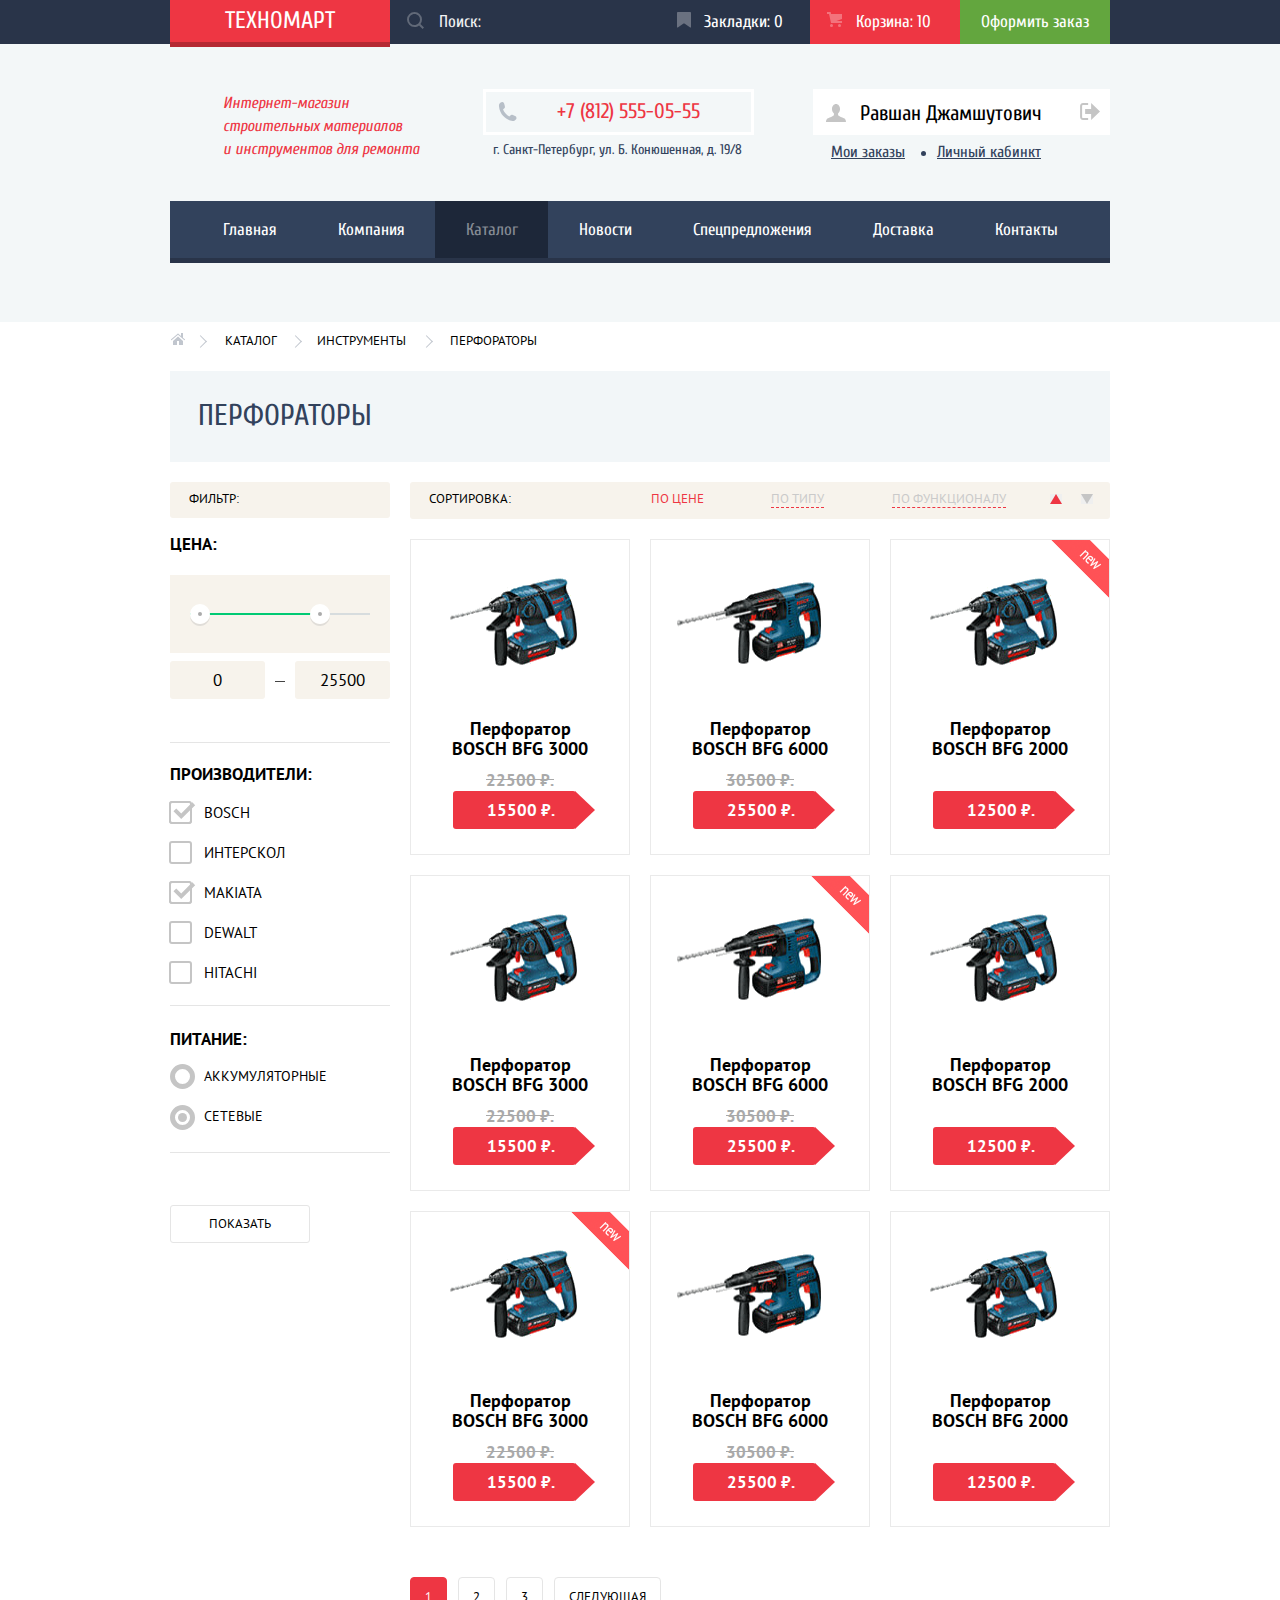
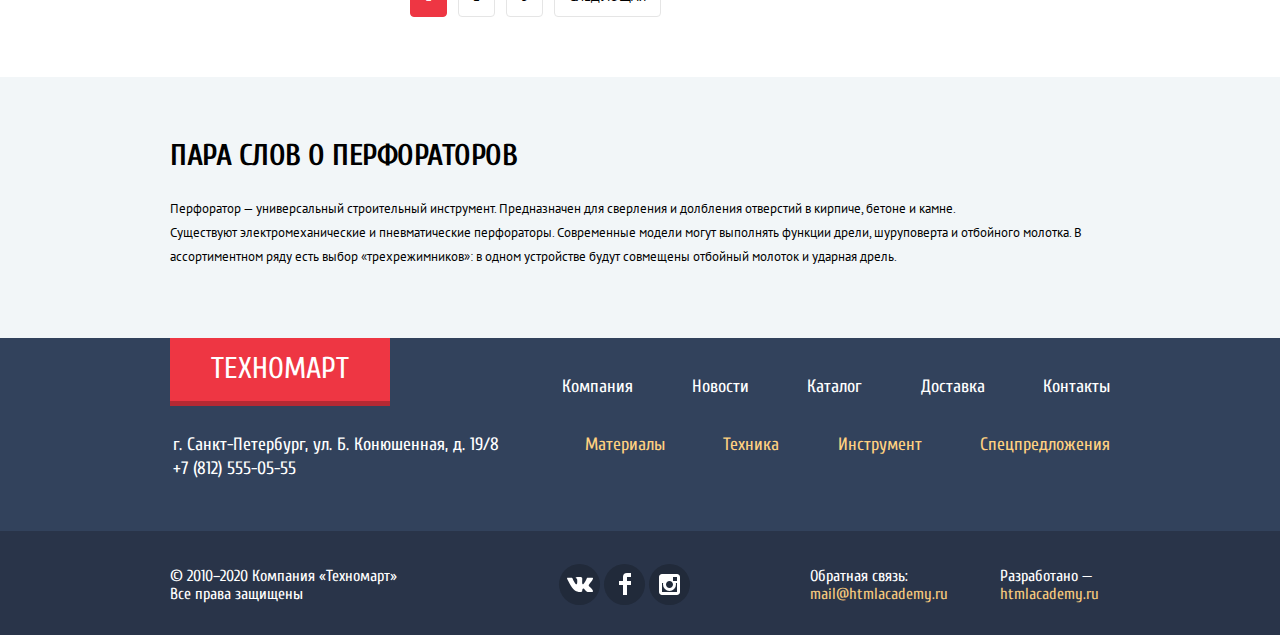
==== commit b8b53220: "Добавил пункты страниц на каталоге" ====
--- a/catalog.html
+++ b/catalog.html
@@ -292,7 +292,7 @@
                             </li>
                         </ul>
                         <ul class="pagination-list">
-                            <li class="pagination-item"><a href="#">1</a></li>
+                            <li class="pagination-item"><a class="active" href="#">1</a></li>
                             <li class="pagination-item"><a href="#">2</a></li>
                             <li class="pagination-item"><a href="#">3</a></li>
                             <li class="pagination-item"><a href="#">Следующая</a></li>
--- a/css/style.css
+++ b/css/style.css
@@ -508,6 +508,7 @@
     padding: 30px 0 31px 28px;
     margin: 21px 0 0;
     background-color: #f2f6f8;
+    text-transform: uppercase;
 }
 
 /* Products */
@@ -1403,7 +1404,7 @@
 
 .range .line-green {
     position: absolute;
-    width: 140px;
+    width: 130px;
     height: 2px;
     top: 38px;
     background-color: #00ca74;
@@ -1545,6 +1546,11 @@
     left: 8px;
     background-color: #c5c5c5;
     border-radius: 50%;
+}
+
+.nutrition-list label:hover::after,
+.nutrition-list label:hover::before {
+    border-color: #b5b5b5;
 }
 
 .filter-form button {
@@ -1683,6 +1689,38 @@
     margin-right: 17px;
 }
 
+.pagination-list {
+    display: flex;
+    margin-top: 30px;
+}
+
+.pagination-list .pagination-item:not(:last-child) {
+    margin-right: 11px;
+}
+
+.pagination-item a {
+    display: block;
+    color: #000000;
+    padding: 10px 14px;
+    border: 1px solid #e5e5e5;
+    border-radius: 4px;
+    text-transform: uppercase;
+}
+
+.pagination-item a:hover {
+    border-color: #bdc6ca;
+}
+
+.pagination-item a:active {
+    border-color: #ee3643;
+}
+
+.pagination-item .active {
+    color: #fef5f6;
+    border-color: #ee3643;
+    background-color: #ee3643;
+}
+
 /* About product */
 
 .about-product {
@@ -1696,7 +1734,8 @@
 .about-product h2 {
     margin: 0;
     font-size: 30px;
-    letter-spacing: -0.5px
+    letter-spacing: -0.5px;
+    text-transform: uppercase;
 }
 
 .about-product p {
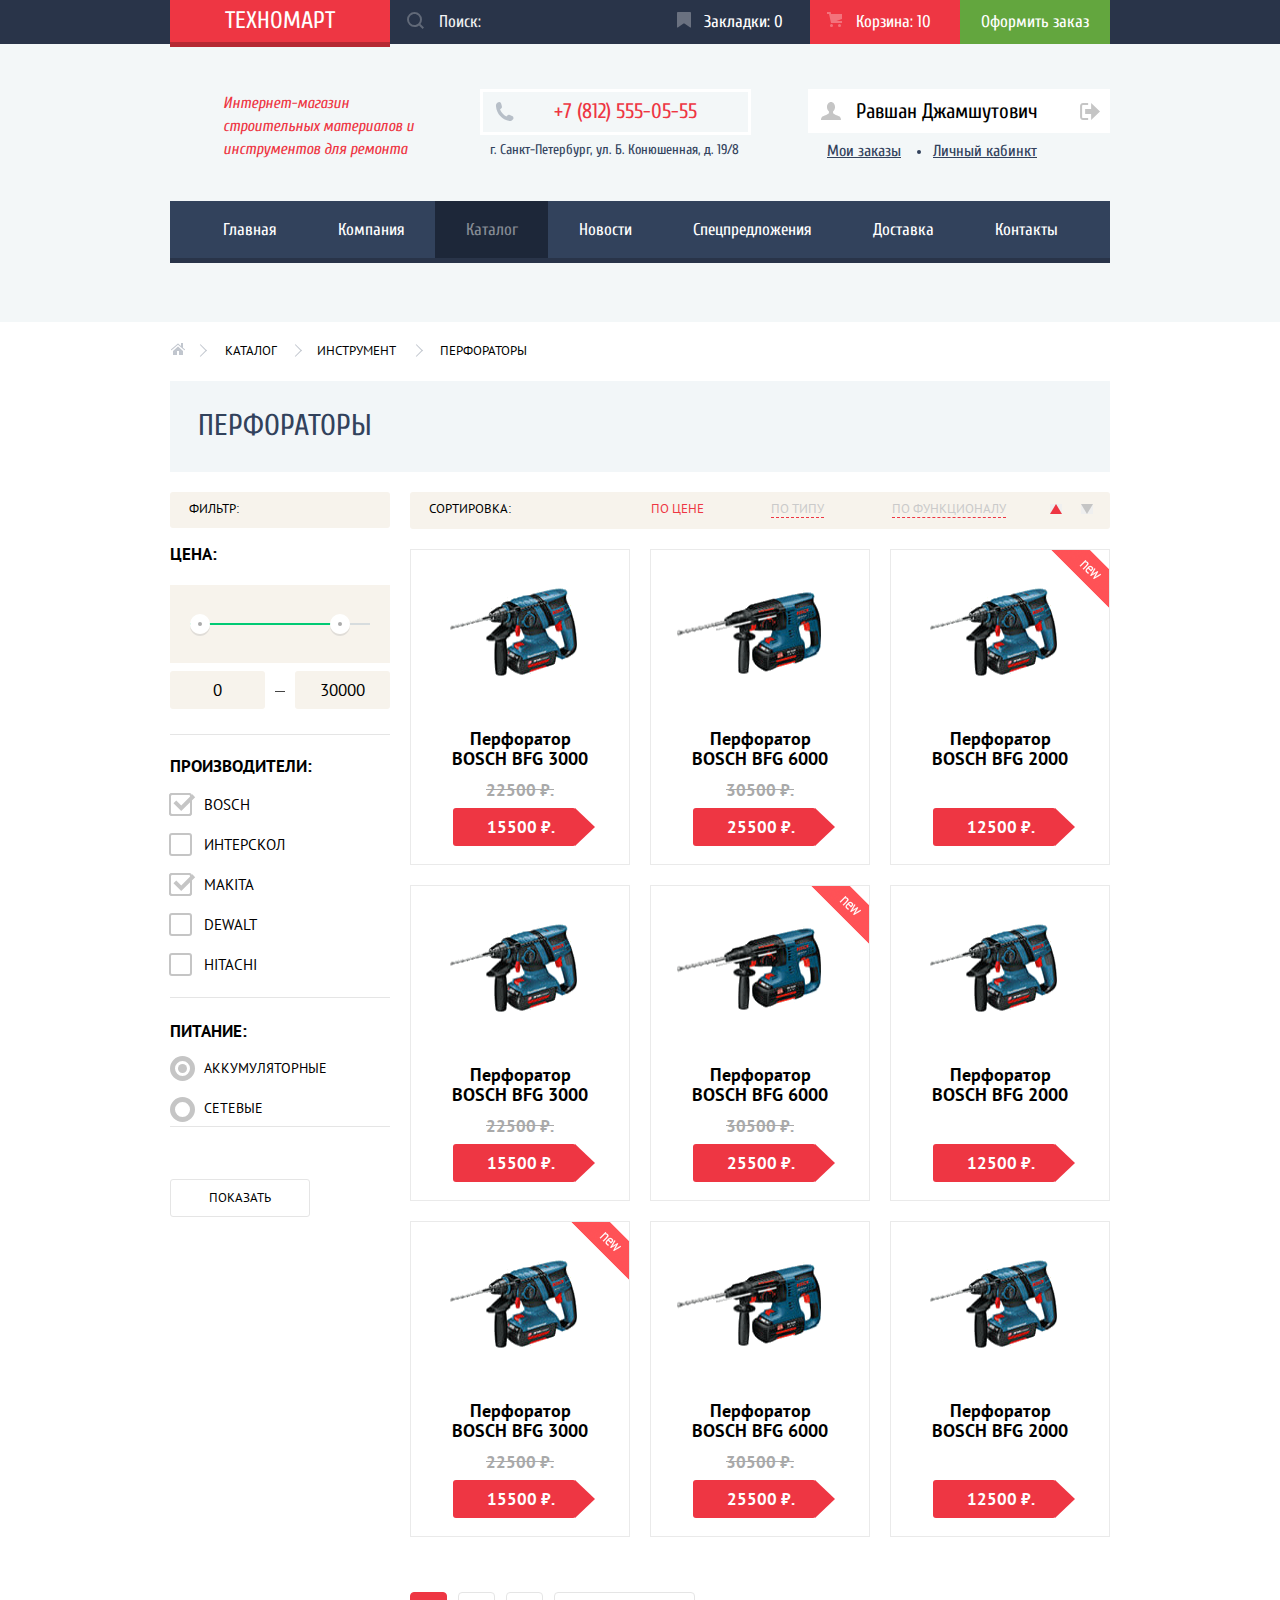
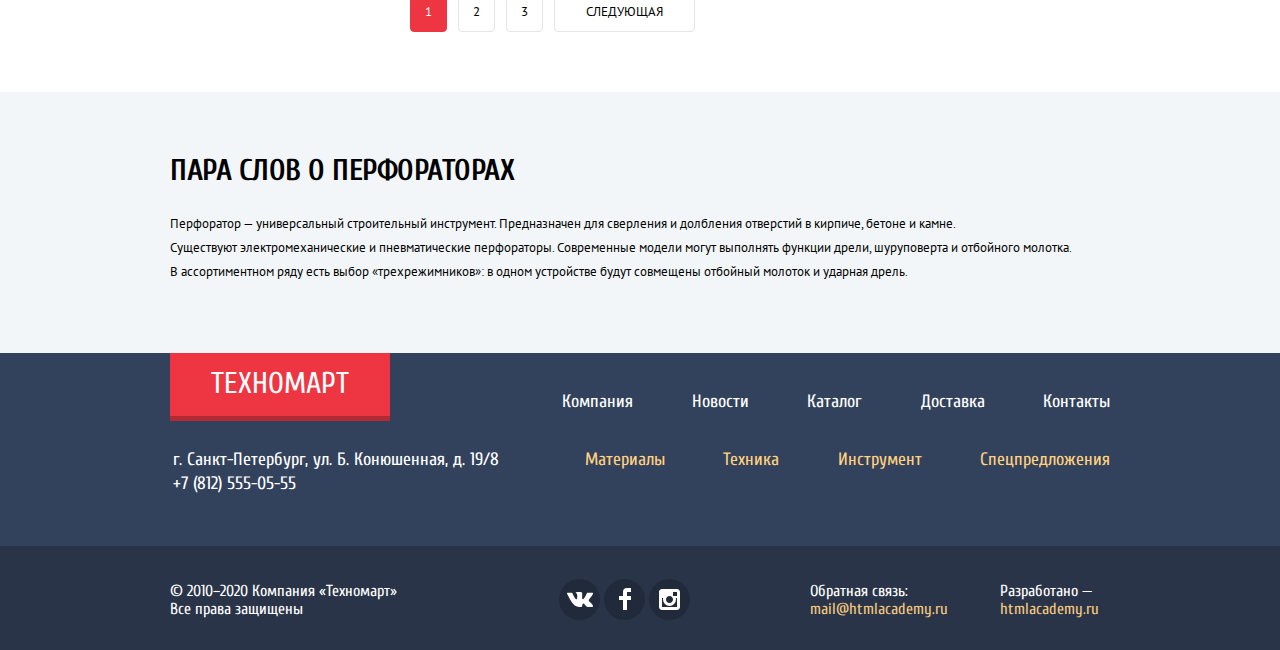
==== commit df70f953: "Добавил правки" ====
--- a/catalog.html
+++ b/catalog.html
@@ -3,12 +3,11 @@
     <head>
         <meta charset="utf-8">
         <title>Интернет-магазин строительных материалов «Техномарт»</title>
-        <link href="https://fonts.googleapis.com/css?family=Cuprum:400,400i,700&display=swap" rel="stylesheet">
-        <link href="https://fonts.googleapis.com/css?family=PT+Sans:400,700&display=swap" rel="stylesheet">        <link rel="stylesheet" href="css/normalize.css">
+        <link href="https://fonts.googleapis.com/css?family=Cuprum:400,400i,700|PT+Sans:400,700&display=swap" rel="stylesheet">
+        <link rel="stylesheet" href="css/normalize.css">
         <link rel="stylesheet" href="css/style.css">
     </head>
     <body>
-        <!-- Header -->
         <header class="main-header">
             <div class="main-header__container">
                 <div class="container">
@@ -33,11 +32,11 @@
                 </div>
             </div>
             <section class="company-info">
-                <h1 class="visually-hidden">Интернет-магазин строительных материалов «Техномарт»</h1>
+                <h2 class="visually-hidden">Интернет-магазин строительных материалов «Техномарт»</h2>
                 <div class="container">
                     <p class="description">
-                        Интернет-магазин<br>
-                        строительных материалов<br>
+                        Интернет-магазин
+                        строительных материалов
                         и инструментов для ремонта
                     </p>
                     <div class="contacts">
@@ -87,7 +86,7 @@
                 <ul class="breadcrumbs-list">
                     <li class="breadcrumbs-item"><a href="index.html"><svg xmlns="http://www.w3.org/2000/svg" width="15" height="12" viewBox="0 0 15 12"><g fill="#C1C6CE"><path d="M3 8v4h4V8h2v4h4V8L8 3.516z"/><path d="M14.831 6.365L13 4.751V0h-2v2.987L8.332.635c-.02-.017-.043-.023-.064-.037a.465.465 0 0 0-.08-.047.551.551 0 0 0-.095-.024C8.062.521 8.032.515 8 .515c-.031 0-.061.006-.092.012a.46.46 0 0 0-.095.025c-.028.011-.053.029-.08.046-.021.014-.045.02-.064.037l-6.498 5.73a.501.501 0 0 0 .33.875.497.497 0 0 0 .331-.125L8 1.677l6.169 5.438a.501.501 0 0 0 .662-.75z"/></g></svg></a></li>
                     <li class="breadcrumbs-item"><a href="catalog.html">Каталог</a></li>
-                    <li class="breadcrumbs-item"><a href="#">Инструменты</a></li>
+                    <li class="breadcrumbs-item"><a href="#">Инструмент</a></li>
                     <li class="breadcrumbs-item"><a>Перфораторы</a></li>
                 </ul>
                 <h1>Перфораторы</h1>
@@ -103,10 +102,10 @@
                                     <p class="line"></p>
                                     <p class="line-green"></p>
                                     <p class="range-left">
-                                        <img src="img/svg/filter-button.svg" alt="Цена от">
+                                        <img src="img/svg/filter-button.svg" width="20" height="23" alt="Цена от">
                                     </p>
                                     <p class="range-right">
-                                        <img src="img/svg/filter-button.svg" alt="Цена до">
+                                        <img src="img/svg/filter-button.svg" width="20" height="23" alt="Цена до">
                                     </p>
                                 </div>
                                 <div class="cost">
@@ -116,7 +115,7 @@
                                     </p>
                                     <p class="cost-max">
                                         <span class="visually-hidden">Максимальная цена</span>
-                                        <input type="text" name="price-max" id="price-max" value="25500" placeholder="25500">
+                                        <input type="text" name="price-max" id="price-max" value="30000" placeholder="30000">
                                     </p>
                                 </div>
                             </fieldset>
@@ -132,8 +131,8 @@
                                         <label for="manufac-2">Интерскол</label>
                                     </li>
                                     <li class="manufac-item">
-                                        <input class="visually-hidden filter-checkbox" type="checkbox" name="Makiata" id="manufac-3" checked>
-                                        <label for="manufac-3">Makiata</label>
+                                        <input class="visually-hidden filter-checkbox" type="checkbox" name="Makita" id="manufac-3" checked>
+                                        <label for="manufac-3">Makita</label>
                                     </li>
                                     <li class="manufac-item">
                                         <input class="visually-hidden filter-checkbox" type="checkbox" name="Dewalt" id="manufac-4">
@@ -153,7 +152,7 @@
                                         <label for="nutrition-1">Аккумуляторные</label>
                                     </li>
                                     <li class="nutrition-item">
-                                        <input class="visually-hidden filter-radio" type="radio" name="nutrition" id="nutrition-2" checked>
+                                        <input class="visually-hidden filter-radio" type="radio" name="nutrition" id="nutrition-2">
                                         <label for="nutrition-2">Сетевые</label>
                                     </li>
                                 </ul>
@@ -303,7 +302,7 @@
 
             <section class="about-product">
                 <div class="container">
-                    <h2>Пара слов о перфораторов</h2>
+                    <h2>Пара слов о перфораторах</h2>
                     <p class="first-paragraph">
                         Перфоратор — универсальный строительный инструмент. Предназначен для сверления и долбления отверстий в кирпиче, бетоне и камне.
                     </p>
@@ -313,7 +312,6 @@
                 </div>
             </section>
         </main>
-        <!-- Footer -->
         <footer>
             <div class="top-footer__container">
                 <div class="container">
@@ -322,14 +320,14 @@
                         <ul class="footer-menu__list">
                             <li class="footer-menu__item"><a href="#">Компания</a></li>
                             <li class="footer-menu__item"><a href="#">Новости</a></li>
-                            <li class="footer-menu__item"><a href="catalog.html">Каталог</a></li>
+                            <li class="footer-menu__item"><a>Каталог</a></li>
                             <li class="footer-menu__item"><a href="#">Доставка</a></li>
                             <li class="footer-menu__item"><a href="#">Контакты</a></li>
                         </ul>
                     </div>
                     <div class="footer-submenu">
                         <p class="contacts">
-                            г. Санкт-Петербург, ул. Б. Конюшенная, д. 19/8<br>
+                            г. Санкт-Петербург, ул. Б. Конюшенная, д. 19/8
                             <a href="tel:+78125550555">+7 (812) 555-05-55</a>
                         </p>
                         <ul class="footer-submenu__list">
@@ -343,7 +341,7 @@
             </div>
             <div class="bottom-footer__conainer">
                 <div class="container">
-                    <p class="copyright">© 2010–2020 Компания «Техномарт»<br>
+                    <p class="copyright">© 2010–2020 Компания «Техномарт»
                         Все права защищены</p>
                     <ul class="social-list">
                         <li class="social-item">
@@ -367,7 +365,7 @@
                     </ul>
                     <div class="feedback"> 
                         <p class="feedback-email">
-                            Обратная связь:<br>
+                            Обратная связь:
                             <a href="mailto:mail@htmlacademy.ru">mail@htmlacademy.ru</a>
                         </p>
                         <p class="feedback-site">
--- a/css/style.css
+++ b/css/style.css
@@ -161,13 +161,13 @@
     top: 12px;
 }
 
-.menu-item a:hover + svg path,
-.menu-item a:hover + svg circle {
+.menu-link:hover + svg path,
+.menu-link:hover + svg circle {
     fill: #ffffff;
 }
 
-.menu-item a:active + svg path,
-.menu-item a:active + svg circle {
+.menu-link:active + svg path,
+.menu-link:active + svg circle {
     fill: #6a7180;
 }
 
@@ -312,10 +312,14 @@
     align-self: flex-start;
 }
 
+.user-authorisation {
+    width: 302px;
+}
+
 .user-info {
     position: relative;
     margin: 0;
-    padding: 15px 68px 13px 47px;
+    padding: 13px 50px 13px 48px;
     background-color: #ffffff;
     align-self: flex-start;
 }
@@ -355,7 +359,7 @@
 }
 
 .user-authorisation .user-details {
-    margin: 7px 0 0 18px;
+    margin: 8px 0 0 19px;
 }
 
 .user-details a {
@@ -379,8 +383,8 @@
 
 .user-details a:first-child::before {
     content: '';
-    width: 5px;
-    height: 5px;
+    width: 4px;
+    height: 4px;
     position: absolute;
     top: 8px;
     left: 90px;
@@ -396,6 +400,7 @@
 
 .main-nav {
     display: flex;
+    flex-wrap: wrap;
     justify-content: space-between;
     background-color: #32425c;
     border-bottom: 5px solid #293449;
@@ -409,7 +414,7 @@
 
 .main-nav a {
     display: block;
-    padding: 20px 25px;
+    padding: 20px 5px;
     color: #ffffff;
     line-height: 17px;
 }
@@ -428,7 +433,7 @@
 /* Breadcrumbs */
 
 .breadcrumbs-list {
-    margin-top: 10px;
+    margin-top: 20px;
     width: 358px;
     display: flex;
 }
@@ -478,7 +483,7 @@
     border-left-style: none;
     transform: rotate(-45deg);
     position: absolute;
-    top: 5px;
+    top: 4px;
     left: 26px;
 }
 
@@ -487,7 +492,7 @@
 }
 
 .breadcrumbs-item:nth-child(3) a::after {
-    left: 105px;
+    left: 95px;
 }
 
 .breadcrumbs-item:first-child:hover path,
@@ -724,6 +729,7 @@
 .slider-controls label {
     position: relative;
     display: inline-block;
+    vertical-align: middle;
     width: 10px;
     height: 10px;
     margin-right: 6px;
@@ -740,8 +746,8 @@
     border-radius: 50%;
 }
 
-#slide-1:checked ~ .slider-controls .slider-controls__point-1::after,
-#slide-2:checked ~ .slider-controls .slider-controls__point-2::after {
+.slide-1:checked ~ .slider-controls .slider-controls__point-1::after,
+.slide-2:checked ~ .slider-controls .slider-controls__point-2::after {
     content: '';
     position: absolute;
     left: 2px;
@@ -800,15 +806,17 @@
 .slider-item:first-child {
     background-image: url(../img/slider-bg-1.jpg);
     background-repeat: no-repeat;
+    background-color: #cfbeac;
 }
 
 .slider-item:last-child {
     background-image: url(../img/slider-bg-2.jpg);
     background-repeat: no-repeat;
-}
-
-#slide-1:checked ~ .slider-list .slider-item:first-child,
-#slide-2:checked ~ .slider-list .slider-item:last-child {
+    background-color: #a57d72;
+}
+
+.slide-1:checked ~ .slider-list .slider-item:first-child,
+.slide-2:checked ~ .slider-list .slider-item:last-child {
     display: block;
 }
 
@@ -1107,6 +1115,16 @@
     font-size: 13px;
 }
 
+.services-item:first-child p {
+    width: 275px;
+}
+
+.services-item:nth-child(2) p {
+    width: 380px;
+    box-sizing: border-box;
+    padding-right: 5px;
+}
+
 .services-slider {
     margin-top: 66px;
     display: flex;
@@ -1141,9 +1159,9 @@
     background-image: url(../img/slider-border.png);
 }
 
-#delivery:checked~.services-control .services-control__delivery,
-#guarantee:checked~.services-control .services-control__guarantee,
-#credit:checked~.services-control .services-control__credit {
+.delivery:checked~.services-control .services-control__delivery,
+.guarantee:checked~.services-control .services-control__guarantee,
+.credit:checked~.services-control .services-control__credit {
     background-color: #ffffff;
     color: #32425c;
     box-shadow: none;
@@ -1179,9 +1197,9 @@
     background-position: 154px -6px;
 }
 
-#delivery:checked~.services-screen .services-item:first-child,
-#guarantee:checked~.services-screen .services-item:nth-child(2),
-#credit:checked~.services-screen .services-item:last-child {
+.delivery:checked~.services-screen .services-item:first-child,
+.guarantee:checked~.services-screen .services-item:nth-child(2),
+.credit:checked~.services-screen .services-item:last-child {
     display: block;
 }
 
@@ -1251,6 +1269,10 @@
     color: #000000;
 }
 
+.about-company .paragraph:last-of-type {
+    padding-right: 105px;
+}
+
 .about-company .paragraph:nth-child(3) {
     margin-top: 24px;
 }
@@ -1365,7 +1387,7 @@
 }
 
 .filter-form fieldset {
-    padding: 0 0 26px;
+    padding: 0 0 8px;
     margin: 0;
     border: 0;
     border-bottom: 1px solid #e5e5e5;
@@ -1404,7 +1426,7 @@
 
 .range .line-green {
     position: absolute;
-    width: 130px;
+    width: 150px;
     height: 2px;
     top: 38px;
     background-color: #00ca74;
@@ -1419,7 +1441,7 @@
 }
 
 .range-right img {
-    left: 140px;
+    left: 160px;
 }
 
 .filter-form .cost {
@@ -1680,7 +1702,7 @@
     text-align: center;
     border: 1px solid #eaeaea;
     box-sizing: border-box;
-    padding-bottom: 25px;
+    padding-bottom: 18px;
     margin-bottom: 20px;
     min-height: 316px;
 }
@@ -1691,7 +1713,7 @@
 
 .pagination-list {
     display: flex;
-    margin-top: 30px;
+    margin-top: 35px;
 }
 
 .pagination-list .pagination-item:not(:last-child) {
@@ -1707,6 +1729,10 @@
     text-transform: uppercase;
 }
 
+.pagination-item:last-child a {
+    padding: 10px 31px;
+}
+
 .pagination-item a:hover {
     border-color: #bdc6ca;
 }
@@ -1743,6 +1769,7 @@
     font-family: "PT Sans",Arial,sans-serif;
     font-size: 13px;
     line-height: 24px;
+    padding-right: 30px;
 }
 
 .about-product .first-paragraph {
@@ -1788,6 +1815,7 @@
 .footer-submenu__list,
 .footer-submenu {
     display: flex;
+    flex-wrap: wrap;
     justify-content: space-between;
 }
 
